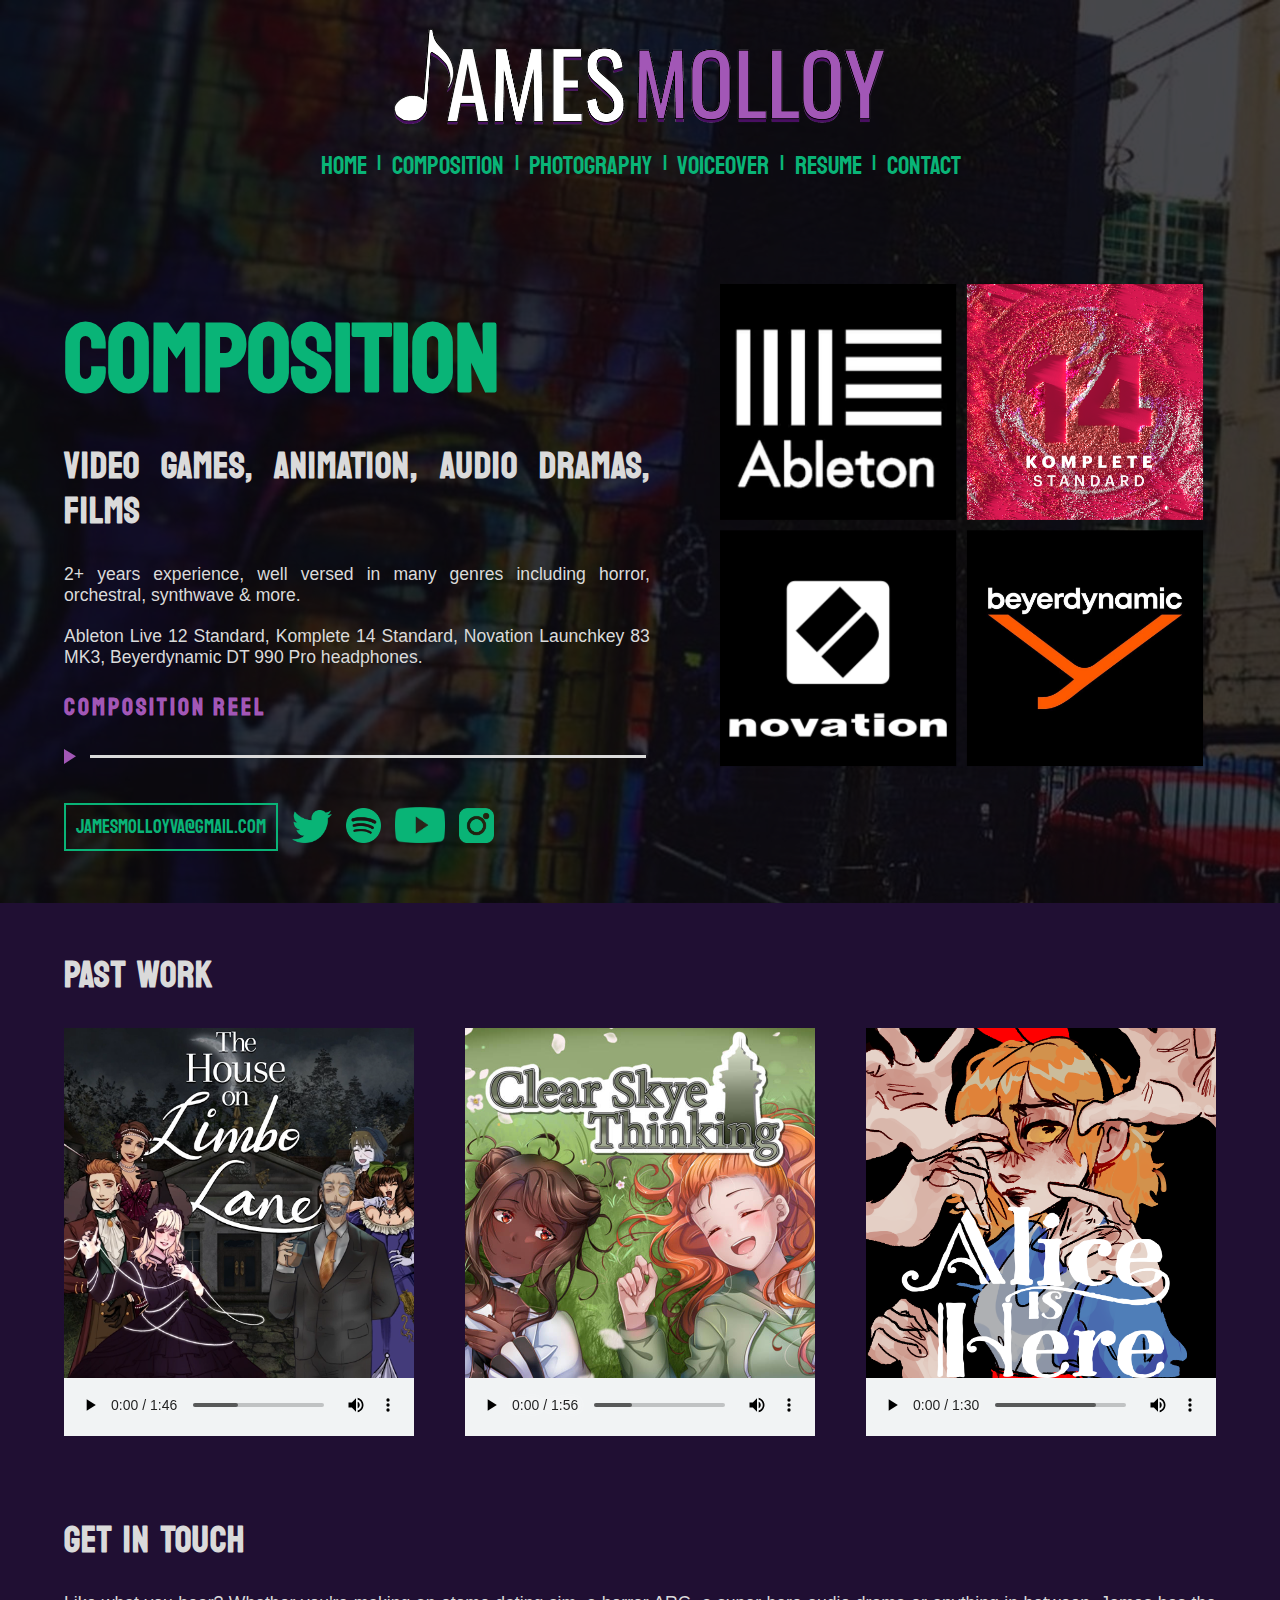
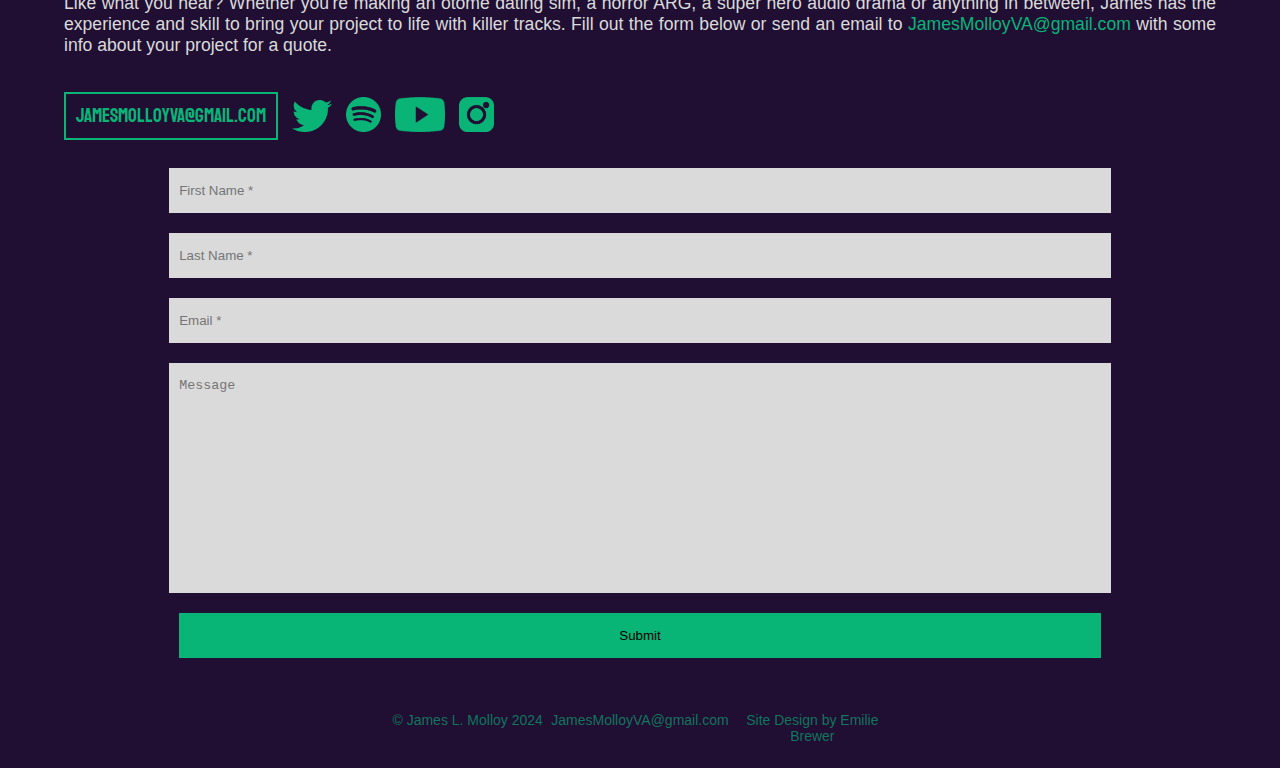
==== composition.html @ 82b2370c "Update composition.html" ====
<!DOCTYPE html>
<head>
  <title>James Molloy - Composer for Video Games, Films, Audio Dramas</title>

  <meta name="description" content="James Molloy is an experienced British Composer for video games, audio dramas, films, animation and more with over two years of composition experience." />

  <link rel="canonical" href="https://jameslmolloy.com/composition" />

  <link rel="shortcut icon" href="VOstuff/JamesIcon.png" type="image/x-icon">

  <meta name="viewport" content="width:device-width, initial-scale-1:1">
  <meta name="viewport" content="width=device-width, initial-scale=1.0">

  <meta property="og:site_name" content="James Molloy" />
  <meta property="og:title" content="James Molloy - Composer for Video Games, Films, Audio Dramas"/>
  <meta property="og:url" content="https://jameslmolloy.com/composition" />
  <meta property="og:type" content="website" />
  <meta property="og-description" content="James Molloy is an experienced British Composer for video games, audio dramas, films, animation and more with over two years of composition experience." />
  <meta property="og:image" content="VOstuff/JMMusicYTIconNew"/>

  <meta itemprop="name" content="James Molloy - Composer for Video Games, Films, Audio Dramas"/>
  <meta itemprop="url" content="https://jameslmolloy.com/composition" />
  <meta itemprop="thumbnailURL" content="VOstuff/JMMusicYTIconNew"/>
  <meta itemprop="image" content="VOstuff/JMMusicYTIconNew"/>

  <meta name="twitter:title" content="James Molloy - Composer for Video Games, Films, Audio Dramas" />
  <meta name="twitter:image" content="VOstuff/JMMusicYTIconNew">
  <meta name="twitter:url" content="https://jameslmolloy.com/composition" />
  <meta name="twitter:card" content="summary">
  <meta name="twitter:description" content="James Molloy is an experienced British Composer for video games, audio dramas, films, animation and more with over two years of composition experience." />

  <link rel="stylesheet" type="text/css" href="composition.css"/>
  <link rel="preconnect" href="https://fonts.googleapis.com">
  <link rel="preconnect" href="https://fonts.gstatic.com" crossorigin>
  <link href="https://fonts.googleapis.com/css2?family=Staatliches&display=swap" rel="stylesheet">
  <link rel="stylesheet" href="https://cdnjs.cloudflare.com/ajax/libs/font-awesome/6.6.0/css/all.min.css" integrity="sha512-Kc323vGBEqzTmouAECnVceyQqyqdsSiqLQISBL29aUW4U/M7pSPA/gEUZQqv1cwx4OnYxTxve5UMg5GT6L4JJg==" crossorigin="anonymous" referrerpolicy="no-referrer" />
  <link rel="stylesheet" href="https://cdnjs.cloudflare.com/ajax/libs/font-awesome/4.7.0/css/font-awesome.min.css">
</head>

<body>
<div class="landing-color">

<header itemtype="https://schema.org/WPHeader" itemscope="itemscope" id="header">
      
  <div class="logo" itemtype="https:schema.org/CreativeWork" itemscope="itemscope">
    <img class="logo-image" src="VOstuff/JamesLogoMusicLong.png">
  </div>
    
      <nav itemtype="https://schema.org/SiteNavigationElement" itemscope="itemscope">

        <ul>

          <li><a href="jameslmolloy.com">Home</a></li> |
          <li><a href="jameslmolloy.com/composition">Composition</a></li> |
          <li><a href="jameslmolloy.com/photography">Photography</a></li> |
          <li><a href="jameslmolloy.com/voiceover">Voiceover</a></li> |
          <li><a href="jameslmolloy.com/resume">Resume</a></li> |
          <li><a href="jameslmolloy.com/contact">Contact</a></li>

        </ul>

      </nav>

      <div itemtype="https://schema.org/SiteNavigationElement" itemscope="itemscope" class="topnav">
        <a href="https://jameslmolloy.com" class="active"><img class="mobile-logo" src="VOstuff/JMMusicLogoSmall.png"></a>

        <div id="myLinks">
          <a href="https://jameslmolloy.com">Home</a>
          <a href="https://jameslmolloy.com/composition">Composition</a>
          <a href="https://jameslmolloy.com/photography">Photography</a>
          <a href="https://jameslmolloy.com/voiceover">Voice Over</a>
          <a href="https://jameslmolloy.com/resume">Resume</a>
          <a href="https://jameslmolloy.com/contact">Contact</a>
        </div>
        
        <a href="javascript:void(0);" class="icon" onclick="myFunction()">
          <i class="fa fa-bars"></i>
        </a>
      </div>
</header>

<main>

  <div class="landing">

    <div class="landing-left">
      <h1>Composition</h1>

      <h2>Video Games, Animation, Audio Dramas, Films</h2>
      <p>2+ years experience, well versed in many genres including horror, orchestral, synthwave & more.</p>
      <p>Ableton Live 12 Standard, Komplete 14 Standard, Novation Launchkey 83 MK3, Beyerdynamic DT 990 Pro headphones.</p>
      <h3>Composition Reel</h3>

      <div class="audio  js-audio">
        <audio class="audio__src  js-audio__src" src="VOstuff/James Molloy - Composing Reel.mp3" preload="" controls=""></audio>
        <button class="audio__icon  audio__icon--play  js-audio__play"></button>
        <progress class="audio__bar  js-audio__progress" value="0" max="100"></progress>
        <time class="audio__time">
        <span class="js-audio__time">0:00</span> / <span class="js-audio__endtime">0:00</span>
        </time>
        <button class="audio__icon  audio__icon--loop  js-audio__loop"></button>
        <button class="audio__icon  audio__icon--vol  audio__icon--vol-hi  js-audio__mute"></button>
      </div>

      <div class="socials">
        <a class="email" href="mailto:jamesmolloyva@gmail.com">JamesMolloyVA@gmail.com</a>
        <a href="https://twitter.com/JamesLMolloy" target="_blank"><img class="icon-header" id="twitter" alt="twitter logo" src="VOstuff/twitter.png"></a>
        <a href="https://open.spotify.com/artist/1CGUl8Gu87gFHwohejbDgG?si=XxJ4qo_CTJWVgW-dCyYvdw" target="_blank"><img class="icon-header" id="spotify" alt="spotify logo" src="VOstuff/spotify.png"></a>
        <a href="https://www.youtube.com/channel/UCk9SFCHFgxnnM8KkhNxiG-w" target="_blank"><img class="icon-header" id="youtube" alt="youtube logo" src="VOstuff/youtube.png"></a>
        <a href="https://www.instagram.com/killtoe" target="_blank"><img class="icon-header" id="instagram" alt="instagram logo" src="VOstuff/instagram1.png"></a>
        </div>
  
        <div class="mobile-socials">
          <a href="https://twitter.com/JamesLMolloy" target="_blank"><img class="icon-header" id="twitter" alt="twitter logo" src="VOstuff/twitter.png"></a>
          <a href="https:///open.spotify.com/artist/1CGUl8Gu87gFHwohejbDgG?si=XxJ4qo_CTJWVgW-dCyYvdw" target="_blank"><img class="icon-header" id="spotify" alt="spotify logo" src="VOstuff/spotify.png"></a>
          <a href="https://www.youtube.com/channel/UCk9SFCHFgxnnM8KkhNxiG-w" target="_blank"><img class="icon-header" id="youtube" alt="youtube logo" src="VOstuff/youtube.png"></a>
          <a href="https://www.instagram.com/killtoe" target="_blank"><img class="icon-header" id="instagram" alt="instagram logo" src="VOstuff/instagram1.png"></a>
        </div>
    
    </div>

    <div class="landing-right">
      <img class="logos-james" alt="Ableton, Komplete, novation and beyerdynamic logos" src="VOstuff/logos-james.png">
    </div>

  </div>

</div>


<div class="background">
  <div class="past-work" itemtype="https:schema.org/CreativeWork" itemscope="itemscope">

    <h2>Past Work</h2>

    <div class="work-holder" id="desktop-work">

      <div class="audio-holder" itemtype="https:schema.org/CreativeWork" itemscope="itemscope">

        <div class="player">
          <div class="imgbx">
              <img src="VOstuff/Screenshot (610).png" alt="The House on Limbo Lane - Composition by James Molloy">
          </div>
          <audio controls>
              <source src="VOstuff/Spectre Slumber - The House on Limbo Lane.mp3">
          </audio>
        </div>

      </div>

      <div class="audio-holder" itemtype="https:schema.org/CreativeWork" itemscope="itemscope">

        <div class="player">
          <div class="imgbx">
              <img src="VOstuff/clearskyheader.jpg" alt="Clear Skye Thinking - Composition by James Molloy">
          </div>
          <audio controls>
              <source src="VOstuff/Clear Skye Thinking - Misty Mountians.mp3">
          </audio>
          </div>

      </div>

      <div class="audio-holder" itemtype="https:schema.org/CreativeWork" itemscope="itemscope">

        <div class="player">
          <div class="imgbx">
              <img src="VOstuff/aliceishere.png" alt="Alice is Here - Composition by James Molloy">
          </div>
          <audio controls>
              <source src="VOstuff/A Queen Made of Hearts - Alice is Here.mp3">
          </audio>
          </div>
      </div>
      </div>
      </div>
    </div>

</main>

<div itemtype="https:schema.org/CreativeWork" itemscope="itemscope" id="contact">
  <div class="contact-content">

      <h2>Get in Touch</h2> 

            <p>Like what you hear? Whether you're making an otome dating sim, a horror ARG, a super hero audio drama or anything in between, James has the experience and skill to bring your project to life with killer tracks. Fill out the form below or send an email to <a class="contact-link" href="mailto:jamesmolloyva@gmail.com">JamesMolloyVA@gmail.com</a> with some info about your project for a quote.</p>

      <div class="socials">
        <a class="email" href="mailto:jamesmolloyva@gmail.com">JamesMolloyVA@gmail.com</a>
        <a href="https://twitter.com/JamesLMolloy" target="_blank"><img class="icon-header" id="twitter" alt="twitter logo" src="VOstuff/twitter.png"></a>
        <a href="https://open.spotify.com/artist/1CGUl8Gu87gFHwohejbDgG?si=XxJ4qo_CTJWVgW-dCyYvdw" target="_blank"><img class="icon-header" id="spotify" alt="spotify logo" src="VOstuff/spotify.png"></a>
        <a href="https://www.youtube.com/channel/UCk9SFCHFgxnnM8KkhNxiG-w" target="_blank"><img class="icon-header" id="youtube" alt="youtube logo" src="VOstuff/youtube.png"></a>
        <a href="https://www.instagram.com/killtoe" target="_blank"><img class="icon-header" id="instagram" alt="instagram logo" src="VOstuff/instagram1.png"></a>
        </div>
  
        <div class="mobile-socials">
          <a href="https://twitter.com/JamesLMolloy" target="_blank"><img class="icon-header" id="twitter" alt="twitter logo" src="VOstuff/twitter.png"></a>
          <a href="https:///open.spotify.com/artist/1CGUl8Gu87gFHwohejbDgG?si=XxJ4qo_CTJWVgW-dCyYvdw" target="_blank"><img class="icon-header" id="spotify" alt="spotify logo" src="VOstuff/spotify.png"></a>
          <a href="https://www.youtube.com/channel/UCk9SFCHFgxnnM8KkhNxiG-w" target="_blank"><img class="icon-header" id="youtube" alt="youtube logo" src="VOstuff/youtube.png"></a>
          <a href="https://www.instagram.com/killtoe" target="_blank"><img class="icon-header" id="instagram" alt="instagram logo" src="VOstuff/instagram1.png"></a>
        </div>
      

   <link rel="stylesheet" href="form-template.css">
   <script src="form.js"></script>
 
     <div class="form-container">
 
       <form id="form" action="https://api.web3forms.com/submit" method="POST">
 
       <input  type="hidden" name="access_key" value="9ee170ce-2086-4569-b01d-af3b9e47723e">
 
       <input type="checkbox" name="botcheck" id="" style="display: none;">
 
       <!--First name input-->
         <input type="text" id="fname" name="firstname" placeholder="First Name *" required
         oninvalid="this.setCustomValidity('Name is Required')"
         oninput="this.setCustomValidity('')">
 
         <!--Last name input-->
         <input type="text" id="lname"
         name="lastname" 
         placeholder="Last Name *" 
         required
         oninvalid="this.setCustomValidity('Name is Required')"
         oninput="this.setCustomValidity('')">
 
         <!--Email input-->
         <input 
         type="text" 
         id="email-address" 
         name="email" 
         placeholder="Email *"  
         required
         oninvalid="this.setCustomValidity('Email is Required')"
         oninput="this.setCustomValidity('')">
 
         <!--Message input-->
         <textarea 
         id="subject" 
         name="subject" 
         placeholder="Message"  
         required
         oninvalid="this.setCustomValidity('Message cannot be blank')"
         oninput="this.setCustomValidity('')"></textarea>
     
         <!--Submit button and processing message-->
         <input id="send-button" type="submit" value="Submit">
         <div id="result"></div>
 
       </form>
      </div>
     </div>

</body>

<footer itemtype="https://schema.org/WPFooter" itemscope="itemscope" >
  <p class="footer-text">© James L. Molloy 2024</p>
  <p class="footer-text"><a class="footer-link" href="mailto:jamesmolloyva@gmail.com">JamesMolloyVA@gmail.com</a></p>
  <p class="footer-text">Site Design by <a class="footer-link" href="https://emiliebrewer.com">Emilie Brewer</a></p>
</footer>

<script>

  function myFunction() {
    var x = document.getElementById("myLinks");
    if (x.style.display === "block") {
      x.style.display = "none";
    } else {
      x.style.display = "block";
    }
  }
  
    window.onload = function() {
    // Reset the form fields when the page loads
    document.getElementById("form").reset();
  };
  
  const form = document.getElementById('form');
  const result = document.getElementById('result');
  
  form.addEventListener('submit', function(e) {
    e.preventDefault();
    const formData = new FormData(form);
    const object = Object.fromEntries(formData);
    const json = JSON.stringify(object);
    result.innerHTML = "Please wait..."
  
      fetch('https://api.web3forms.com/submit', {
              method: 'POST',
              headers: {
                  'Content-Type': 'application/json',
                  'Accept': 'application/json'
              },
              body: json
          })
          .then(async (response) => {
              let json = await response.json();
              if (response.status == 200) {
                  result.innerHTML = json.message;
              } else {
                  console.log(response);
                  result.innerHTML = json.message;
              }
          })
          .catch(error => {
              console.log(error);
              result.innerHTML = "Something went wrong!";
          })
          .then(function() {
              form.reset();
              setTimeout(() => {
                  result.style.display = "none";
              }, 3000);
          });
  });
  
  
  
  
    (function () {
        if ( typeof NodeList.prototype.forEach === "function" ) return false;
        NodeList.prototype.forEach = Array.prototype.forEach;
    })();
   
    function secsToMSS(s){
        return ( s - ( s %= 60 ) ) / 60 + ( 9 < s ? ':' : ':0' ) + s;
    }
   
    document.querySelectorAll('.js-audio').forEach(function($el) {
   
        const $audio = $el.querySelector('.js-audio__src');
        const $play = $el.querySelector('.js-audio__play');
        const $progress = $el.querySelector('.js-audio__progress');
        const $time = $el.querySelector('.js-audio__time');
        const $endtime = $el.querySelector('.js-audio__endtime');
        const $loop = $el.querySelector('.js-audio__loop');
        const $mute = $el.querySelector('.js-audio__mute');
        const $vol = $el.querySelector('.js-audio__vol');
   
        let playing = false;
        let dragging = false;
   
        function seek(e) {
   
            const seek = e.clientX - $progress.getBoundingClientRect().left;
            const seekPercent = (seek / $progress.offsetWidth) * 100;
   
            $audio.currentTime = parseFloat( (seekPercent / 100 * $audio.duration).toFixed(2) );
        }
   
        function vol(e) {
   
            const vol = $vol.offsetWidth - (e.clientY - $vol.getBoundingClientRect().top);
            const volFloat = parseFloat( (((vol / $vol.offsetWidth) * 100) / 100 * 1).toFixed(2) );
   
            (volFloat >= 0 && volFloat <= 1) && ( $audio.volume = volFloat );
        }
   
        $audio.hasAttribute('autoplay') && $audio.addEventListener('canplay', () => $audio.play());
   
        $audio.addEventListener('loadedmetadata', () => {
   
            $endtime.innerHTML = secsToMSS( ~~ $audio.duration );
        });
   
        $audio.addEventListener('timeupdate', () => {
   
            $time.innerHTML = secsToMSS( ~~ $audio.currentTime );
   
            $progress.value = ($audio.currentTime / $audio.duration) * 100;
        }, false);
   
        $audio.addEventListener('playing', () => {
   
            $play.classList.remove('audio__icon--play');
   
            $play.classList.add('audio__icon--pause');
        });
   
        if ( $audio.hasAttribute('controls') ) {
   
            $audio.addEventListener('pause', () => {
   
                $play.classList.remove('audio__icon--pause');
   
                $play.classList.add('audio__icon--play');
            });
   
            $audio.addEventListener('volumechange', () => {
   
                $vol.value = $audio.volume / 1;
   
                if (!$audio.muted) {
   
                    if ($audio.volume < 0.4) {
   
                        $mute.classList.remove('audio__icon--vol-mid');
                        $mute.classList.remove('audio__icon--vol-hi');
   
                        $mute.classList.add('audio__icon--vol-lo');
                    }
   
                    else if ($audio.volume < 0.8) {
   
                        $mute.classList.remove('audio__icon--vol-lo');
                        $mute.classList.remove('audio__icon--vol-hi');
   
                        $mute.classList.add('audio__icon--vol-mid');
                    }
   
                    else if ($audio.volume <= 1) {
   
                        $mute.classList.remove('audio__icon--vol-lo');
                        $mute.classList.remove('audio__icon--vol-mid');
   
                        $mute.classList.add('audio__icon--vol-hi');
                    }
                }
            }, false);
   
            $play.addEventListener('click', (e) => {
   
                e.preventDefault();
   
                //$audio.paused ? $audio.play() : $audio.pause();
                if($audio.paused){
                    $audio.play();
                    document.querySelectorAll('.audio__icon--pause').forEach(function($pause) {
                      document.querySelectorAll('.js-audio').forEach(function($eee) {
                        if($eee.querySelector('.audio__icon--pause')){
                          $pause.classList.remove('audio__icon--pause');
                          $pause.classList.add('audio__icon--play');
                          const $audioa = $eee.querySelector('.js-audio__src');
                          $audioa.pause();
                        }
                      });
                    });
                } else {
                    $audio.pause();
                }
            });
   
            $loop.addEventListener('click', (e) => {
   
                e.preventDefault();
   
                $audio.loop = $audio.loop ? false : true;
   
                $loop.classList.toggle('audio__icon--active');
            });
   
            $mute.addEventListener('click', (e) => {
   
                e.preventDefault();
   
                if ($audio.muted) {
   
                    $audio.muted = false;
   
                    $mute.classList.remove('audio__icon--vol-mute');
   
                    if ($audio.volume < 0.4) {
   
                        $mute.classList.add('audio__icon--vol-lo');
                    }
   
                    else if ($audio.volume < 0.8) {
   
                        $mute.classList.add('audio__icon--vol-mid');
                    }
   
                    else if ($audio.volume <= 1) {
   
                        $mute.classList.add('audio__icon--vol-hi');
                    }
                }
   
                else {
   
                    $audio.muted = true;
                    $mute.classList.remove('audio__icon--vol-lo');
                    $mute.classList.remove('audio__icon--vol-mid');
                    $mute.classList.remove('audio__icon--vol-hi');
                    $mute.classList.add('audio__icon--vol-mute');
                }
            });
   
            $progress.addEventListener('click', seek, false);
   
            $progress.addEventListener('mousedown', () => {
   
                document.addEventListener('mousemove', seek, true);
            }, false);
   
            document.addEventListener('mouseup', () => {
   
                document.removeEventListener('mousemove', seek, true);
            }, false);
        }
    });
  
   </script>
---- composition.css ----
body {
  margin: 0px;
  background-image: url('VOstuff/120372961_192198098960679_8576631344735875699_n (1).jpg');
  background-repeat: no-repeat;
  background-color:#200f33;
  overflow-x: hidden;
}
h1 {  
  font-family:"Staatliches", sans-serif;
  color: #09b477;
  font-size: 6rem;
}
h2 {
  font-family: "Staatliches", sans-serif;
  word-spacing: 5px;
  letter-spacing: 1px;
  color: #dadada;
  font-size: 2.25rem;
}
h3 {
  color:#a257b6;
  font-size: 1.5rem;
  letter-spacing: 3px;
  font-family: "Staatliches", sans-serif;
}
p {
  color: #dadada;
  font-family:'Segoe UI', Tahoma, Geneva, Verdana, sans-serif;
  font-size: 1.1rem;
}
a {
  transition: opacity, 0.3s;
  cursor: pointer;
  text-decoration: none;
  color: #09b477;
  font-family: "Staatliches", sans-serif;
  font-size: larger;
}
a:hover {opacity: 0.6;}
header {text-align: center;}
nav {
  display: flex;
  color: #09b477;
  font-size: 1.3rem;
  font-family: "Staatliches", sans-serif;
  word-spacing: 15px;
  transition: opacity, 0.3s;
}
ul {
  display: flex;
  justify-content: space-between;
  width: 50%;
  margin: auto;
  padding-inline-end: 3%;
  max-width: 800px;
  text-decoration: none;
}
li {list-style-type: none;}
main {  overflow: hidden;}


.topnav {
  overflow: hidden;
  position: relative;
  display: none;
  background-color: #200f33;
  margin-top: -5%;
}
.topnav #myLinks {
  display: none;
}
.topnav a {
  color: #09b477;
  padding: 14px 16px;
  text-decoration: none;
  font-size: 1.1rem;
  display: block;
}
.topnav a.icon {
  display: block;
  position: absolute;
  right: 0;
  top: 0;
  font-size: 30px;
  margin-top: 10px;
}
.topnav a:hover {
  background-color: #a257b6;
  color: #1a0e2b;
}
.active {
  background-color: #200f33;
  color: white;
  height: 60px;
}

.logo-image {
  width: 500px; 
  user-select: none;
  margin-top: -50px;
}
.mobile-logo {height: 60px; float: left;}

.landing-color {background-color: #0d0a10c0;}
.logos-james {width: 100%; max-width: 600px; user-select: none;}
.landing {
  display: flex;
  margin: auto;
  padding-top: 90px;
  padding-bottom: 5%;
  width: 90%;
  max-width: 1300px;
}
.landing-left {
  width: 60%;
  max-width: 645px;
  margin-right: 5%;
  margin-top: -35px;
  text-align: justify;
}
.landing-left > h2 {margin-top: -40px;}
.landing-left > p {margin-bottom: 20px}
.email {
  border-width: 2px;
  border-style: solid;
  border-color: #09b477;
  padding: 10px;
  transition: color background-color, 0.3s;
}
.email:hover {
  color:#0d0a10c0;
  background-color: #09b477;
  opacity: 1;
}
.logo {
  width: 40%;
  max-width: 1000px;
  margin: auto;
  padding-top: 5%;
}
.icon-header {
  width: 50px;
  filter: invert(45%) sepia(99%) saturate(381%) hue-rotate(107deg) brightness(100%) contrast(98%);
  padding-inline-start: 10px;
  margin-bottom: -10px;
}
#twitter {width: 40px;}
#instagram {width: 35px;}
.socials {padding-top: 2%; user-select: none;}

.background {
  background-color: #200f33;
  padding-top: 20px;
}
.past-work {
  width: 90%;
  max-width: 1300px;
  margin: auto;
  background-color: #200f33;
}
.work-holder {
  display: flex;
  justify-content: space-between;
}
#mobile-work {display: none;}

.player {
  position: relative;
  width: 350px;
  background: #f1f3f4;
  margin-bottom: 15%;
}
.player .imgbx {
  position: relative;
  width: 100%;
  height: 350px;
}
.player .imgbx img {
  position: absolute;
  top: 0;
  left: 0;
  width: 100%;
  height: 100%;
  object-fit: cover;
}
.player audio {
  width: 100%;
  outline: none;
}

input:focus, textarea:focus {
  outline: none;
}

form{
  display:flex;
  flex-direction: column;
  align-items: center;
  gap: 20px;
}
.form-container{
  margin-top: 40px;
}
#subject{
  border:none;
  height:200px;
  resize: none;
}

#email-address,
#lname,#fname,#subject{
  background-color: #dadada;
  padding:15px 10px;
  width:80%;
  color:#201e48;
  border: none;
}
#send-button{
  cursor: pointer;
  padding:15px 10px;
  width:80%;
  background-color: #09b477;
  transition: color, 0.3s;
  border: none;
}
.contact-content {
  width: 90%;
  margin: auto;
  max-width: 1300px;
  text-align: justify;
}
#send-button:hover{
  color: #201e48;
  background-color:#a257b6;
}
#send-button:active{
  background-color: #A681D5;
}
#email-mobile {display: none;}
.mobile-socials {display: none;}
.contact-link {font-family: 'Segoe UI', Tahoma, Geneva, Verdana, sans-serif; font-size: 1.1rem;}

footer {
  padding-top: 20px;
  padding-bottom: 10px;
  display: flex;
  width: 40%;
  margin:auto;
}
.footer-text {
  font-size: 0.875rem;
  color: #09b4789f;
  text-align: center;
  width: 100%;
}
.footer-link {
  font-family: 'Segoe UI', Tahoma, Geneva, Verdana, sans-serif;
  font-size: 0.875rem;
  color: #09b4789f
}
#spotify {width: 35px;}








progress {
  appearance: none;
  background: linear-gradient(to right, black 0%, white 0%, white 100%, black 100%) repeat;
  background-size: 200% 100%;
  border: none;
  border-radius: 1rem;
  color: #a257b6;
  height: 3px;
  width: 100%;
  background-repeat: no-repeat;
  box-sizing: border-box;
  position: relative;
}
progress::-ms-fill {
  animation-name: none;
}
progress[value], progress::-webkit-progress-bar, progress[value]::-webkit-progress-value {
  background: none;
  border: none;
  border-radius: 0px;
}
progress[value]::-webkit-progress-bar {
  background-color: #dadada;
}
progress[value]::-webkit-progress-value {
  background-color: #a257b6;
  transition: 0.3s background-color;
}
progress[value]::-webkit-progress-value:hover {
  background-color:#09b477;
} 
progress:not([value]) {
  animation: animate-progress 2s ease infinite;
}
@-moz-document url-prefix() {
  progress::-moz-progress-bar {
    background-color: transparent;
  }
  progress[value], progress[value]::-moz-progress-bar {
    border: none;
    border-radius: 1rem;
    height: 0.5rem;
  }
  progress[value] {
    background-color: transparent;
  }
  progress[value]::-moz-progress-bar {
    background-color: black;
  }
}
audio {
  width: 100%;
}
.audio {
  align-items: center;
  display: flex;
  user-select: none;
  max-width: 645px;
  width: 100%;
  padding-bottom: 5%;
}
.audio button {
  outline: none;
}
.audio__src, .audio__icon {
  display: none;
}
.audio__bar {
  box-sizing: content-box;
  flex-grow: 1;
  margin: 0 0.25rem;
}
.audio__time {
  display: none;
}
.audio__vol-pop {
  display: none;
  height: 1.875rem;
  width: 6rem;
  opacity: 0;
  pointer-events: none;
  position: absolute;
  right: 1.5rem;
  top: 0.5rem;
  transform: rotate(-90deg) translateX(-1rem);
  transform-origin: 1.5rem -1.625rem;
  transition: all 0.25s ease;
}
.audio__vol-pop::before {
  background-color: #000000;
  border-radius: 4px;
  content: '';
  height: 100%;
  width: calc(100% - 1rem);
  right: 0;
  top: 0;
  position: absolute;
}
.audio__vol {
  background-color: white;
  border-radius: 4px;
  box-sizing: content-box;
  cursor: grab;
  display: block;
  height: 0.5rem;
  width: 4rem;
  margin: 0.6875rem 0.5rem 0.6875rem 1.5rem;
}
.audio__vol:active {
  cursor: grabbing;
}
.audio__vol-pop:hover, .audio__vol-pop:active, .audio__icon--vol:hover + .audio__vol-pop {
  opacity: 1;
  pointer-events: all;
  transform: rotate(-90deg) translateX(0);
}
.audio__icon--loop, .audio__icon--vol {
  display: none!important;
}
[controls] ~ .audio__bar {
  cursor: pointer;
}
[controls] ~ .audio__bar:active {
  cursor: pointer;
}
[controls] ~ .audio__icon {
  background-color: transparent;
  background-position: center;
  background-size: auto 1rem;
  border: none;
  border-radius: none;
  box-shadow: none;
  cursor: pointer;
  display: block;
  flex-shrink: 0;
  height: 20px;
  width: 12px;
  margin: 0;
  padding: 0;
  margin-right: 10px;
}
[controls] ~ .audio__icon--play {
    -webkit-mask: url("data:image/svg+xml;charset=utf8,%3Csvg xmlns='http://www.w3.org/2000/svg' viewBox='642 1417.544 12.853 16.456'%3E%3Cpath d='M642,1434v-16.456l12.853,8.09Z'/%3E%3C/svg%3E");
    -webkit-mask-repeat: no-repeat;
    -webkit-mask-position: 50% 50%;
  mask: url("data:image/svg+xml;charset=utf8,%3Csvg xmlns='http://www.w3.org/2000/svg' viewBox='642 1417.544 12.853 16.456'%3E%3Cpath d='M642,1434v-16.456l12.853,8.09Z'/%3E%3C/svg%3E");
    mask-repeat: no-repeat;
    mask-position: 50% 50%;
  background-color: #a257b6;
  background-repeat: no-repeat;
  box-sizing: border-box;
  position: relative;
  transition: 0.3s background-color;
}
[controls] ~ .audio__icon--play:hover {
  background-color: #09b477;
}
[controls] ~ .audio__icon--pause {
  -webkit-mask: url("data:image/svg+xml;charset=utf8,%3Csvg xmlns='http://www.w3.org/2000/svg' viewBox='642 1586 12 16'%3E%3Cg transform='translate(0 717)'%3E%3Crect width='4' height='16' rx='0' transform='translate(642 869)'/%3E%3Crect width='4' height='16' rx='0' transform='translate(650 869)'/%3E%3C/g%3E%3C/svg%3E");
  -webkit-mask-repeat: no-repeat;
  -webkit-mask-position: 50% 50%;
  mask: url("data:image/svg+xml;charset=utf8,%3Csvg xmlns='http://www.w3.org/2000/svg' viewBox='642 1586 12 16'%3E%3Cg transform='translate(0 717)'%3E%3Crect width='4' height='16' rx='0' transform='translate(642 869)'/%3E%3Crect width='4' height='16' rx='0' transform='translate(650 869)'/%3E%3C/g%3E%3C/svg%3E");
  mask-repeat: no-repeat;
  mask-position: 50% 50%;
  background-color: #09b477;
  background-repeat: no-repeat;
  box-sizing: border-box;
  position: relative;
  transition: 0.3s background-color;
}
[controls] ~ .audio__icon--pause:hover {
  background-color: #dadada;
}
[controls] ~ .audio__icon--vol-mute {
  background-image: url("data:image/svg+xml;charset=utf8,%3Csvg xmlns='http://www.w3.org/2000/svg' viewBox='1059 1418 19.077 16'%3E%3Cg transform='translate(1059 1418)' fill='black'%3E%3Cpath d='M.615,5.538A.581.581,0,0,0,0,6.154V9.846a.581.581,0,0,0,.615.615H4.308L9.846,16V0L4.308,5.538Z'/%3E%3Cpath d='M24.938,11.077l2.031-2.031a.609.609,0,0,0-.862-.862l-2.031,2.031L22.046,8.185a.609.609,0,0,0-.862.862l2.031,2.031-2.031,2.031a.6.6,0,0,0,0,.862.665.665,0,0,0,.431.185.559.559,0,0,0,.431-.185l2.031-2.031,2.031,2.031a.665.665,0,0,0,.431.185.559.559,0,0,0,.431-.185.6.6,0,0,0,0-.862Z' transform='translate(-8.077 -3.077)'/%3E%3C/g%3E%3C/svg%3E");
}
[controls] ~ .audio__icon--download {
  background-image: url("data:image/svg+xml;charset=utf8,%3Csvg xmlns='http://www.w3.org/2000/svg' viewBox='1093 1417 16.545 18'%3E%3Cg transform='translate(1093 1417)' fill='none' stroke='black' stroke-linecap='round' stroke-miterlimit='10' stroke-width='2'%3E%3Cpath d='M7,14l2.909,3.273L12.818,14' transform='translate(-1.636 -3.545)'/%3E%3Cline y2='12.364' transform='translate(8.273 1)'/%3E%3Cline x2='14.545' transform='translate(1 17)'/%3E%3C/g%3E%3C/svg%3E");
}
[controls] ~ .audio__vol-pop {
  display: block;
}

@media(max-width:1270px)
{
  .topnav {display: block;}
  nav {display: none;}
  .logo-image {display: none;}
  .landing {padding-top: 5%;}
  footer {width: 100%;}

  .player {width: 300px;}
  .player .imgbx {height: 300px;}
}

@media(max-width:1055px)
{
  .player {width: 250px;}
  .player .imgbx {height: 250px;}
}

@media(max-width:920px)
{
  .logos-james {display: none;}
  .landing-left {width: 100%; max-width: 1300px;}
  .landing {padding-bottom: 8%;}

  .player {width: 200px;}
  .player .imgbx {height: 200px;}
}

@media(max-width: 780px)
{
  .player {width: 350px;}
  .player .imgbx {height: 350px;}
  h2 {text-align: left;}
  
  #desktop-work {display: block; width: 80%; margin: auto;}
}

@media(max-width:560px)
{
  h1 {font-size: 5rem;}
  .socials {display: none;}
  .mobile-socials {margin-top: 6%; display: flex; justify-content: space-between; margin-bottom: 10%;}
  footer {display: block;}
  .landing {padding-top: 10%;}
}

@media(max-width:450px)
{
  .player {width: 300px;}
  .player .imgbx {height: 300px;}
  h1 {font-size: 4.5rem;}
}
@media(max-width:400px)
{
  .player {width: 270px;}
  .player .imgbx {height: 270px;}
  h1 {font-size: 4rem;}
}
@media(max-width:365px)
{
  .player {width: 240px;}
  .player .imgbx {height: 240px;}
}
@media(max-width:325px)
{
  .player {width: 220px;}
  .player .imgbx {height: 220px;}
  h1 {font-size: 3.5rem; padding-bottom: 4%;}
}
@media(max-width:305px)
{
  .player {width: 200px;}
  .player .imgbx {height: 200px;}
}
@media(max-width:280px)
{
  .player {width: 175px;}
  .player .imgbx {height: 175px;}
}
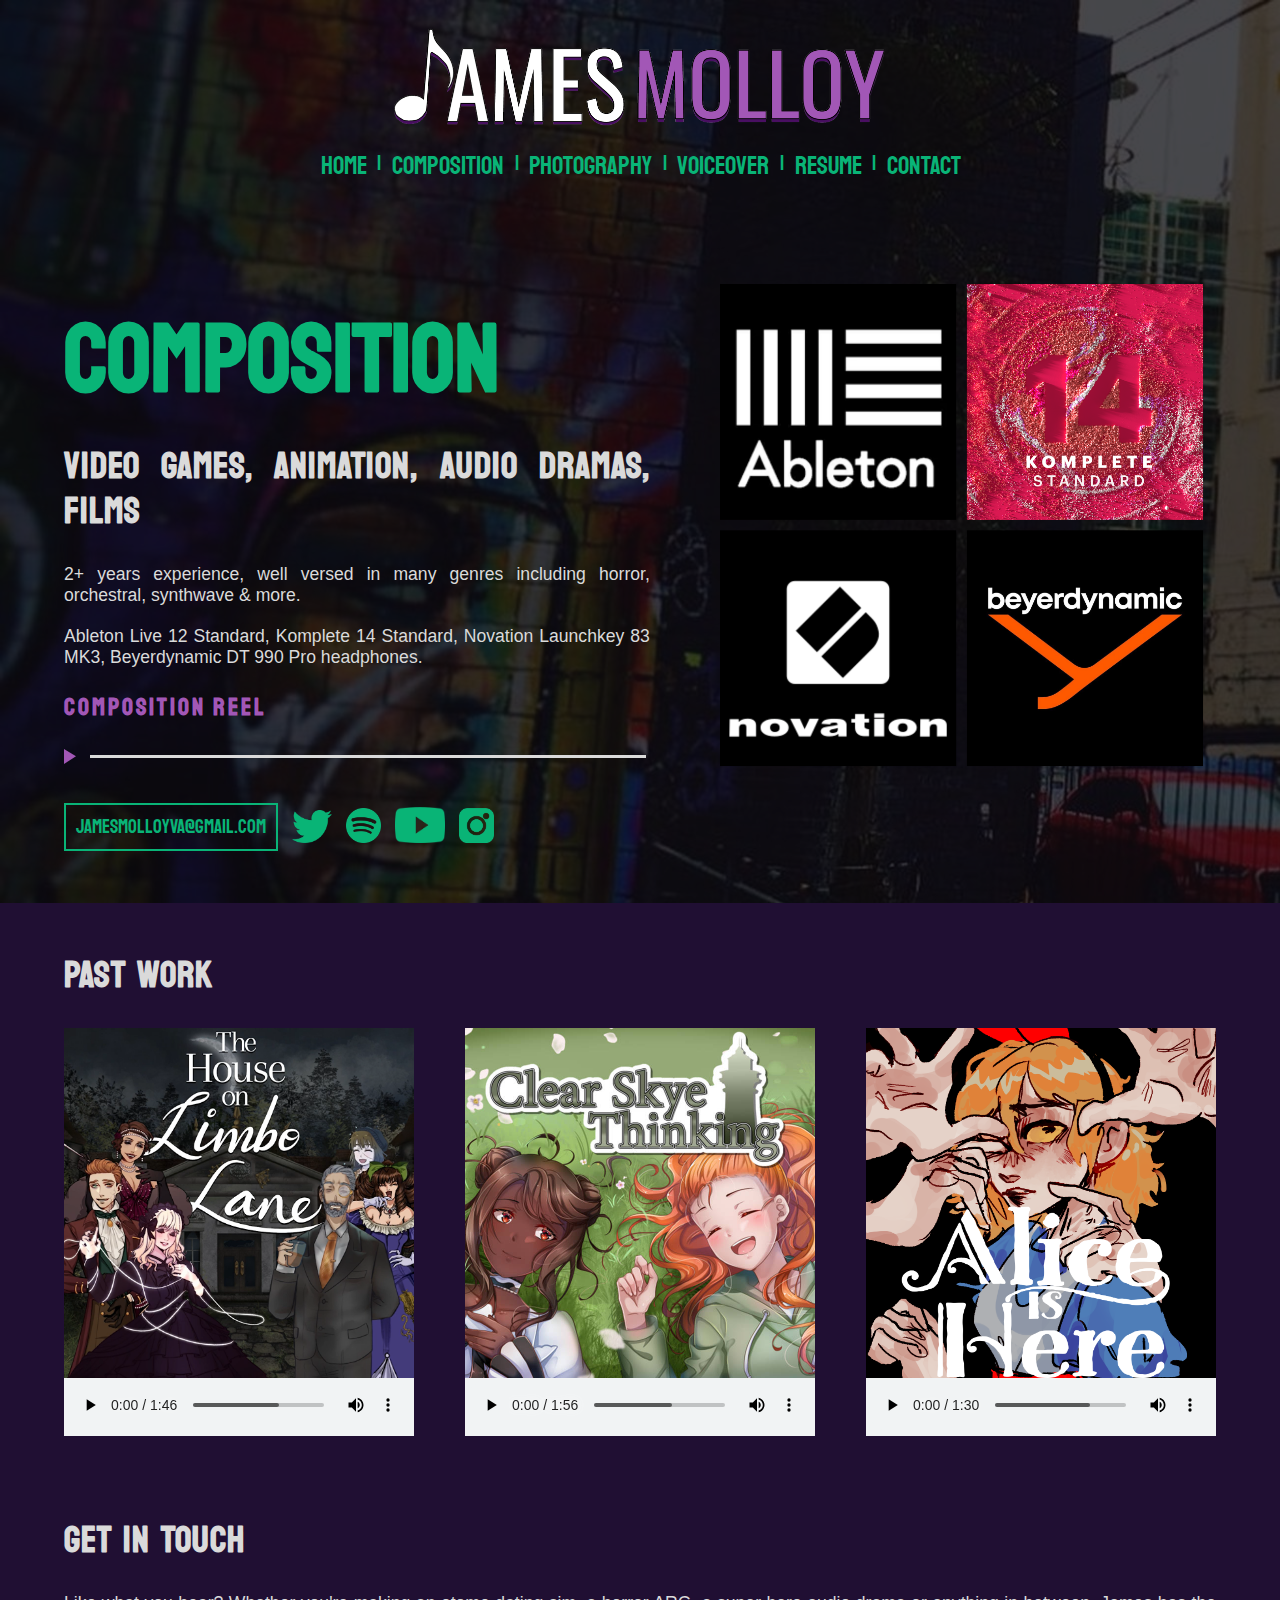
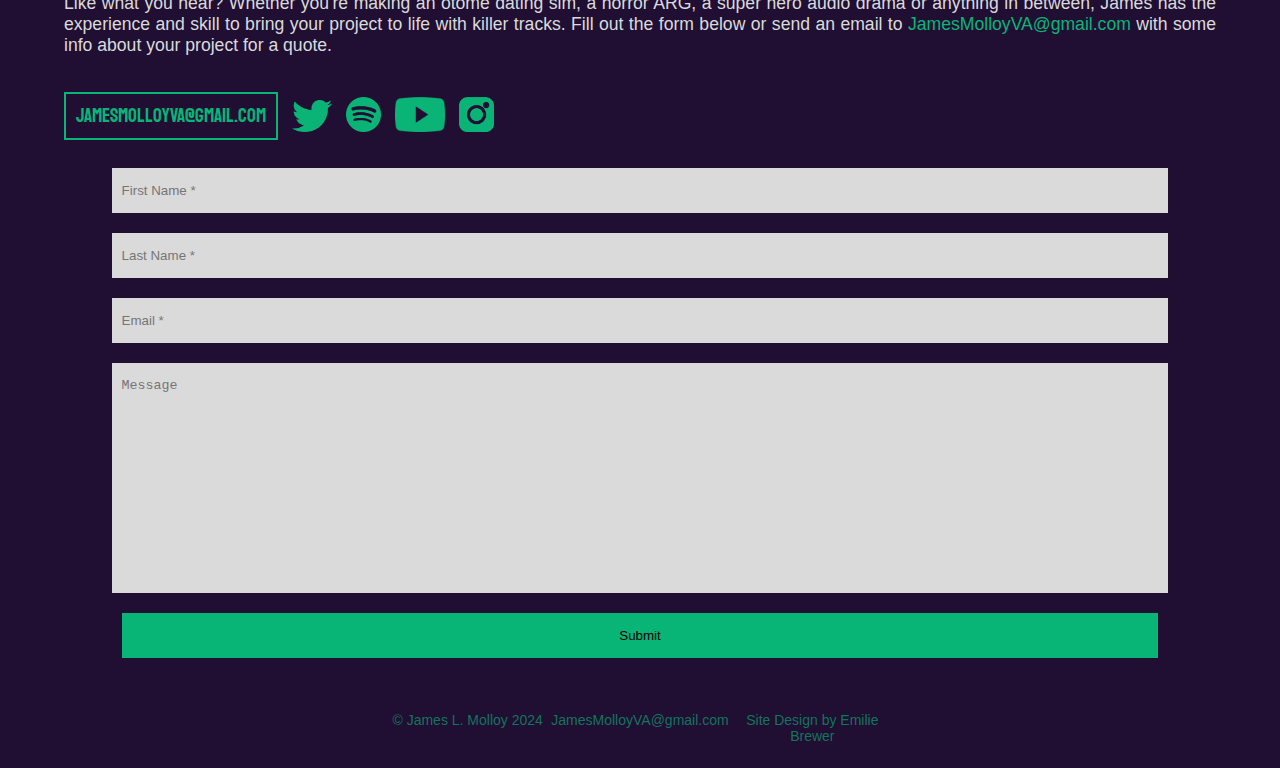
==== commit 50bbf728: "Update composition.html" ====
--- a/composition.html
+++ b/composition.html
@@ -50,12 +50,12 @@
 
         <ul>
 
-          <li><a href="jameslmolloy.com">Home</a></li> |
-          <li><a href="jameslmolloy.com/composition">Composition</a></li> |
-          <li><a href="jameslmolloy.com/photography">Photography</a></li> |
-          <li><a href="jameslmolloy.com/voiceover">Voiceover</a></li> |
-          <li><a href="jameslmolloy.com/resume">Resume</a></li> |
-          <li><a href="jameslmolloy.com/contact">Contact</a></li>
+          <a href="jameslmolloy.com">Home</a> |
+          <a href="jameslmolloy.com/composition">Composition</a> |
+          <a href="jameslmolloy.com/photography">Photography</a> |
+          <a href="jameslmolloy.com/voiceover">Voiceover</a> |
+          <a href="jameslmolloy.com/resume">Resume</a> |
+          <a href="jameslmolloy.com/contact">Contact</a>
 
         </ul>
 
--- a/composition.css
+++ b/composition.css
@@ -211,14 +211,14 @@
 #lname,#fname,#subject{
   background-color: #dadada;
   padding:15px 10px;
-  width:80%;
+  width:90%;
   color:#201e48;
   border: none;
 }
 #send-button{
   cursor: pointer;
   padding:15px 10px;
-  width:80%;
+  width:90%;
   background-color: #09b477;
   transition: color, 0.3s;
   border: none;
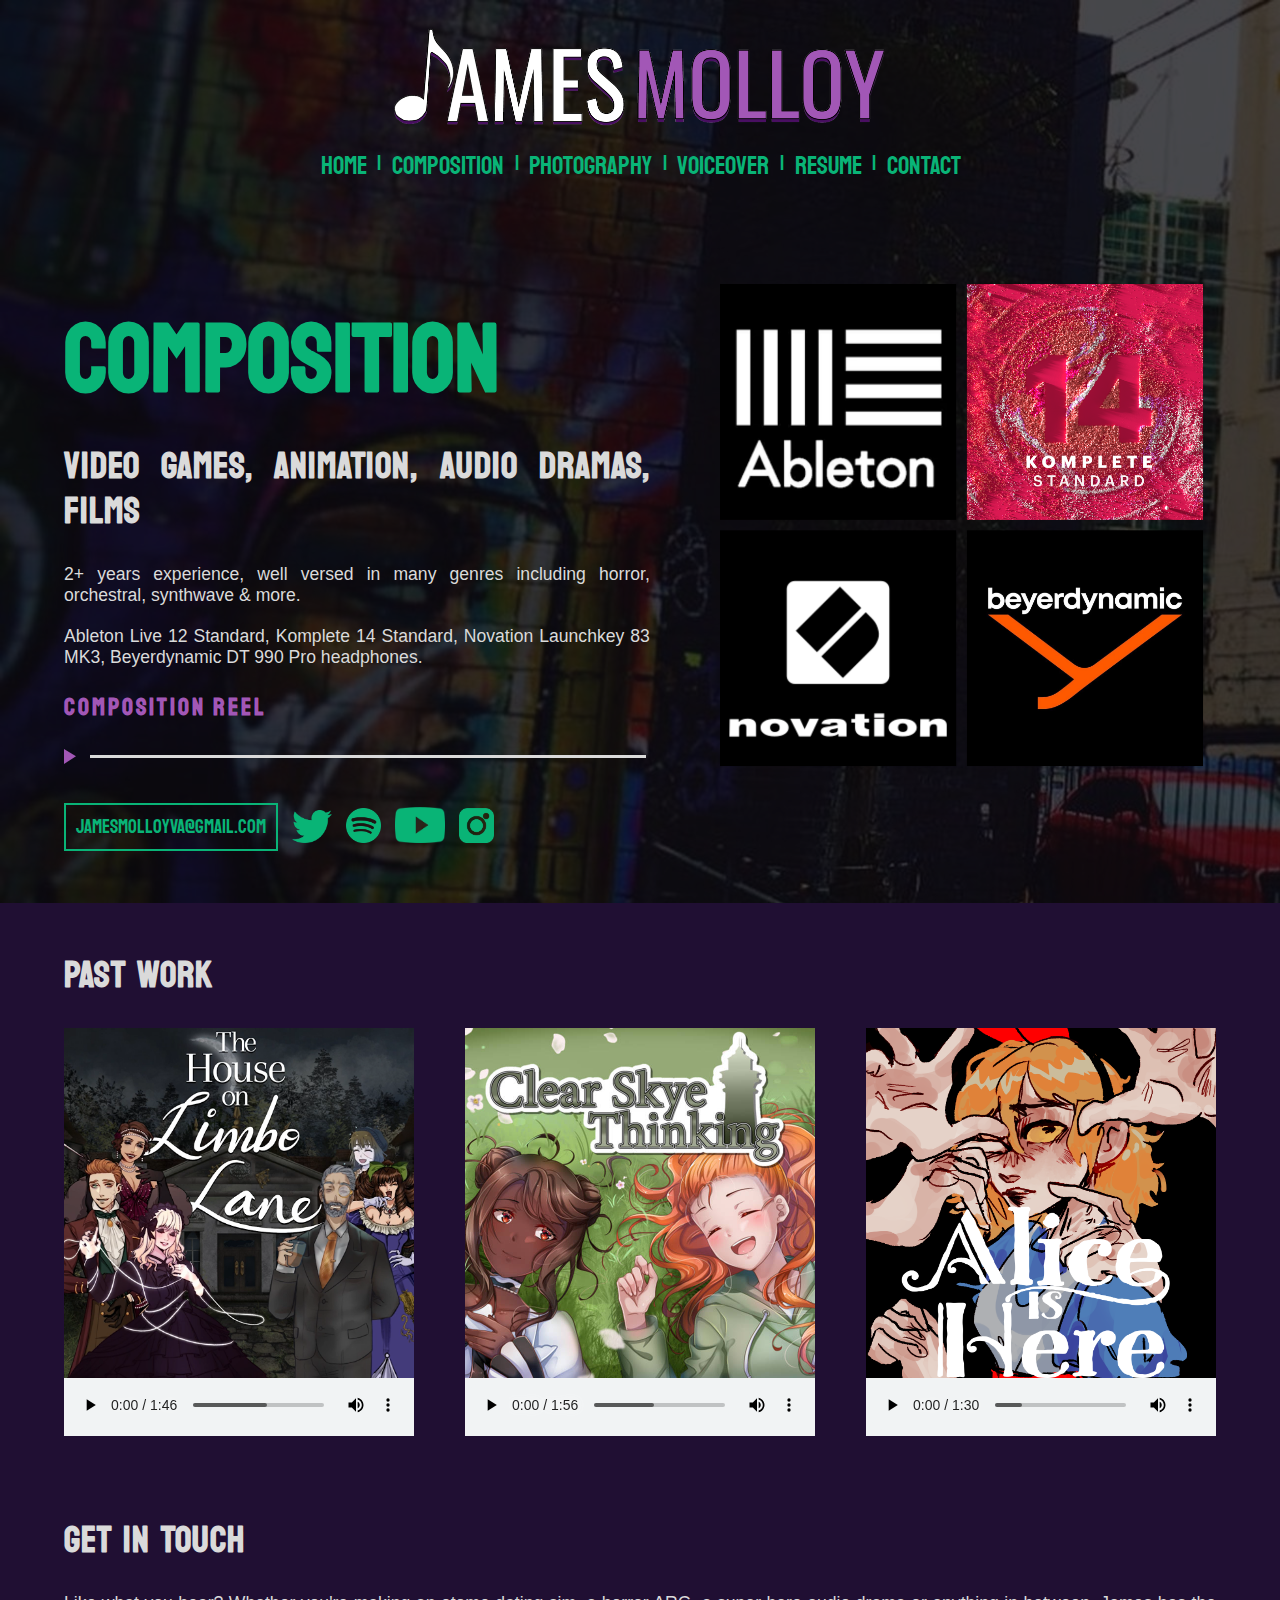
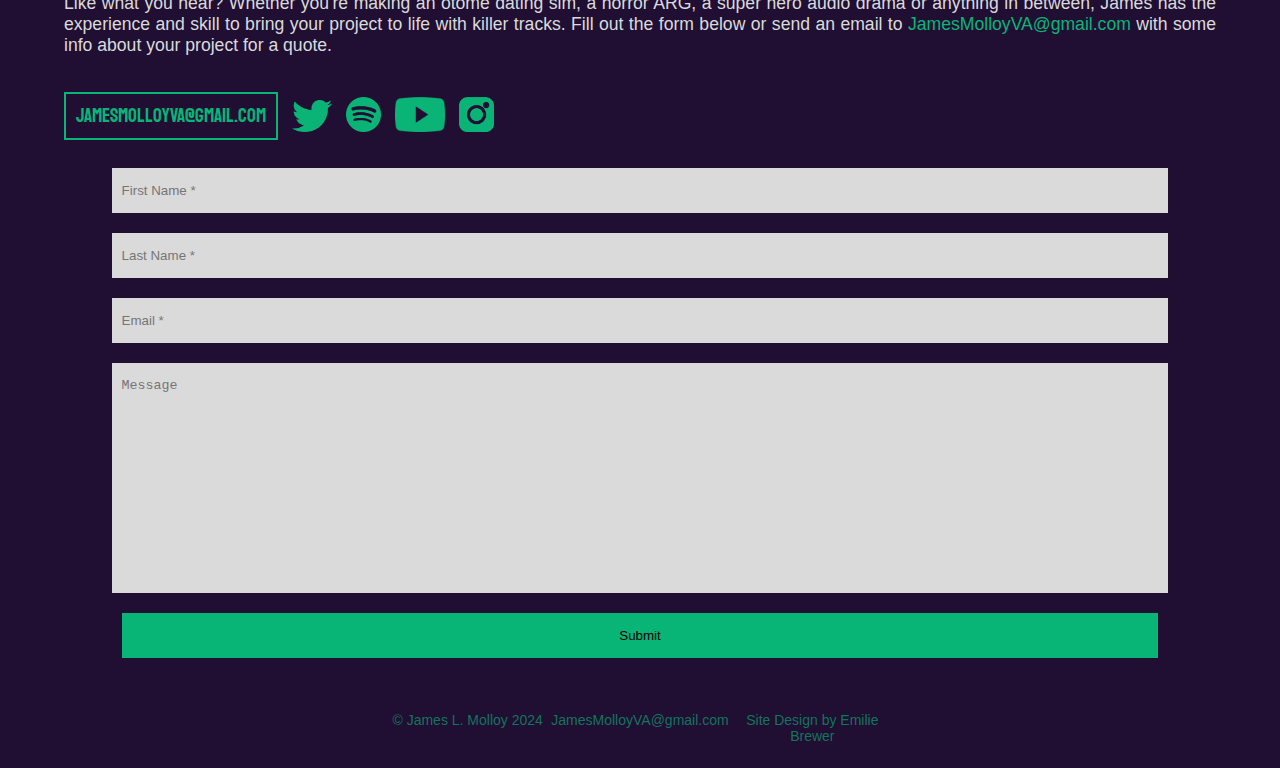
==== commit 49cce7d1: "Update composition.html" ====
--- a/composition.html
+++ b/composition.html
@@ -50,12 +50,12 @@
 
         <ul>
 
-          <a href="jameslmolloy.com">Home</a> |
-          <a href="jameslmolloy.com/composition">Composition</a> |
-          <a href="jameslmolloy.com/photography">Photography</a> |
-          <a href="jameslmolloy.com/voiceover">Voiceover</a> |
-          <a href="jameslmolloy.com/resume">Resume</a> |
-          <a href="jameslmolloy.com/contact">Contact</a>
+          <a href="https://jameslmolloy.com">Home</a> |
+          <a href="https://jameslmolloy.com/composition">Composition</a> |
+          <a href="https://jameslmolloy.com/photography">Photography</a> |
+          <a href="https://jameslmolloy.com/voiceover">Voiceover</a> |
+          <a href="https://jameslmolloy.com/resume">Resume</a> |
+          <a href="https://jameslmolloy.com/contact">Contact</a>
 
         </ul>
 
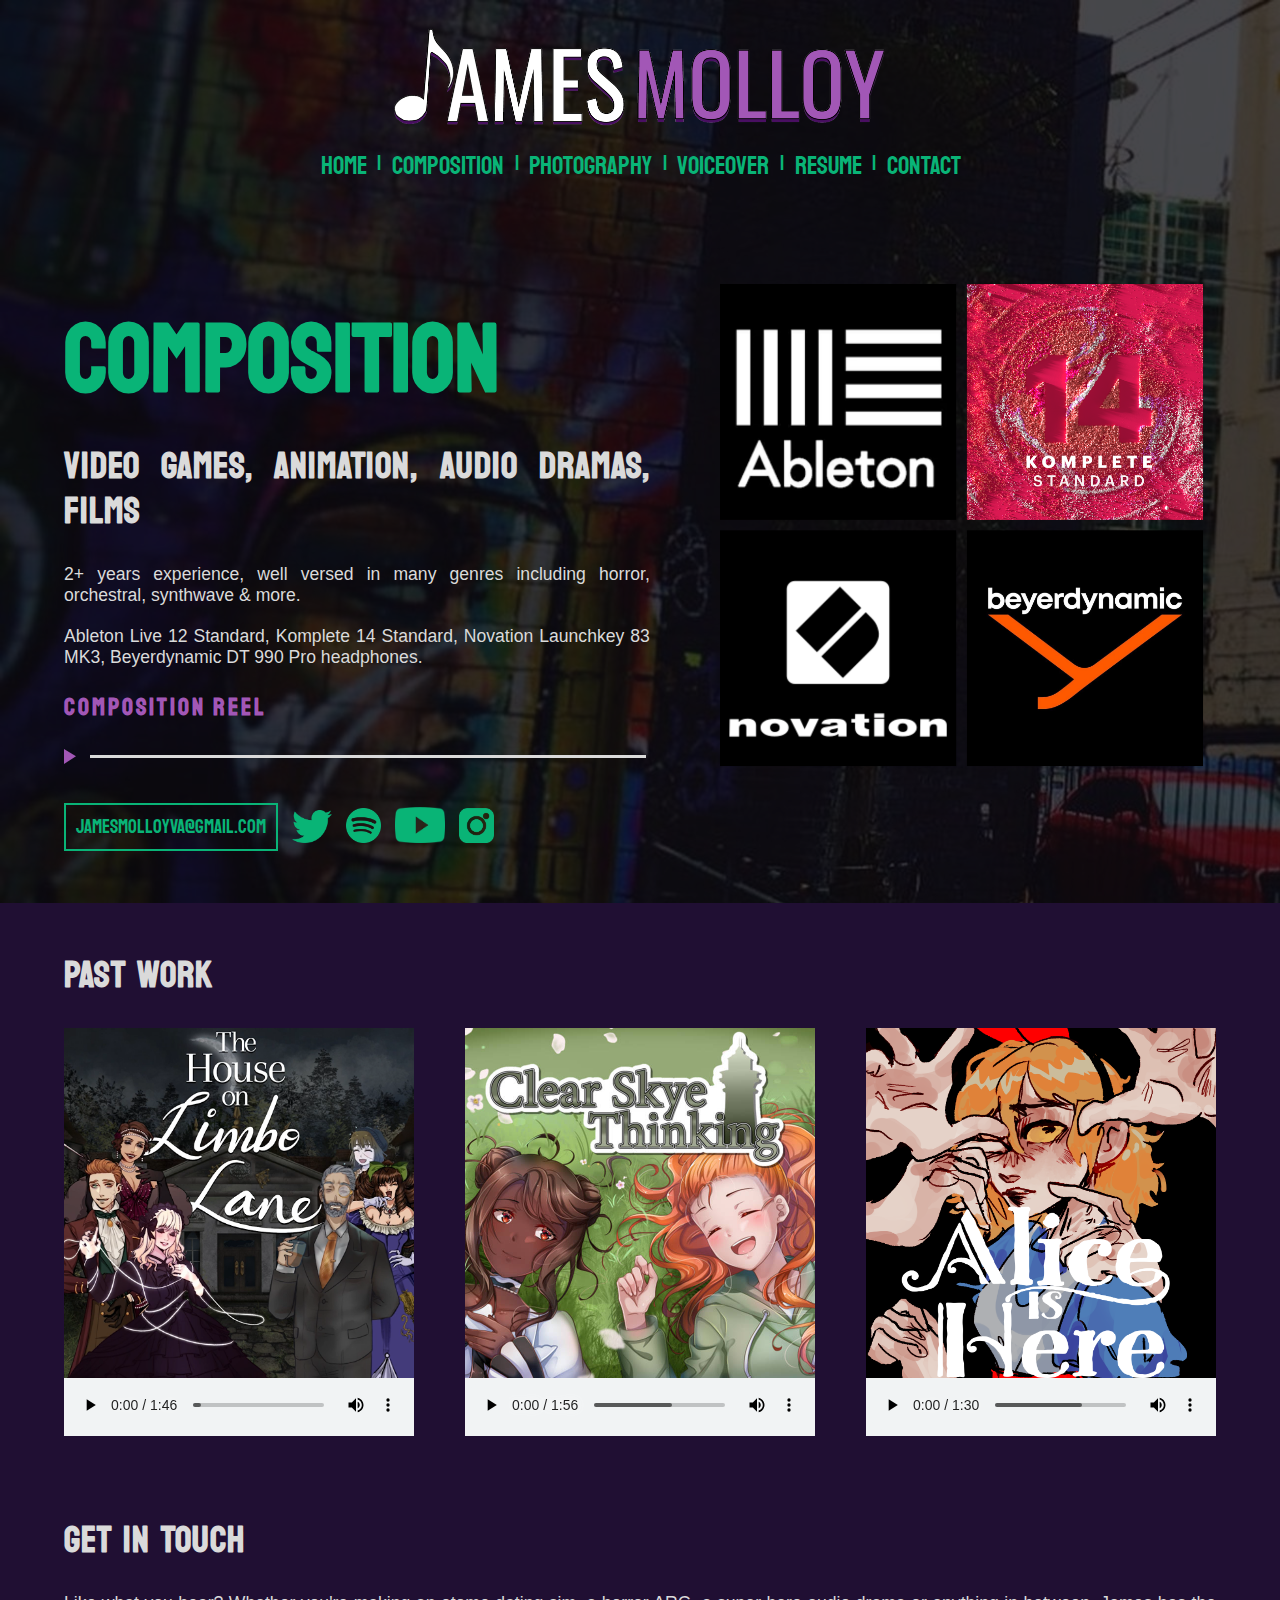
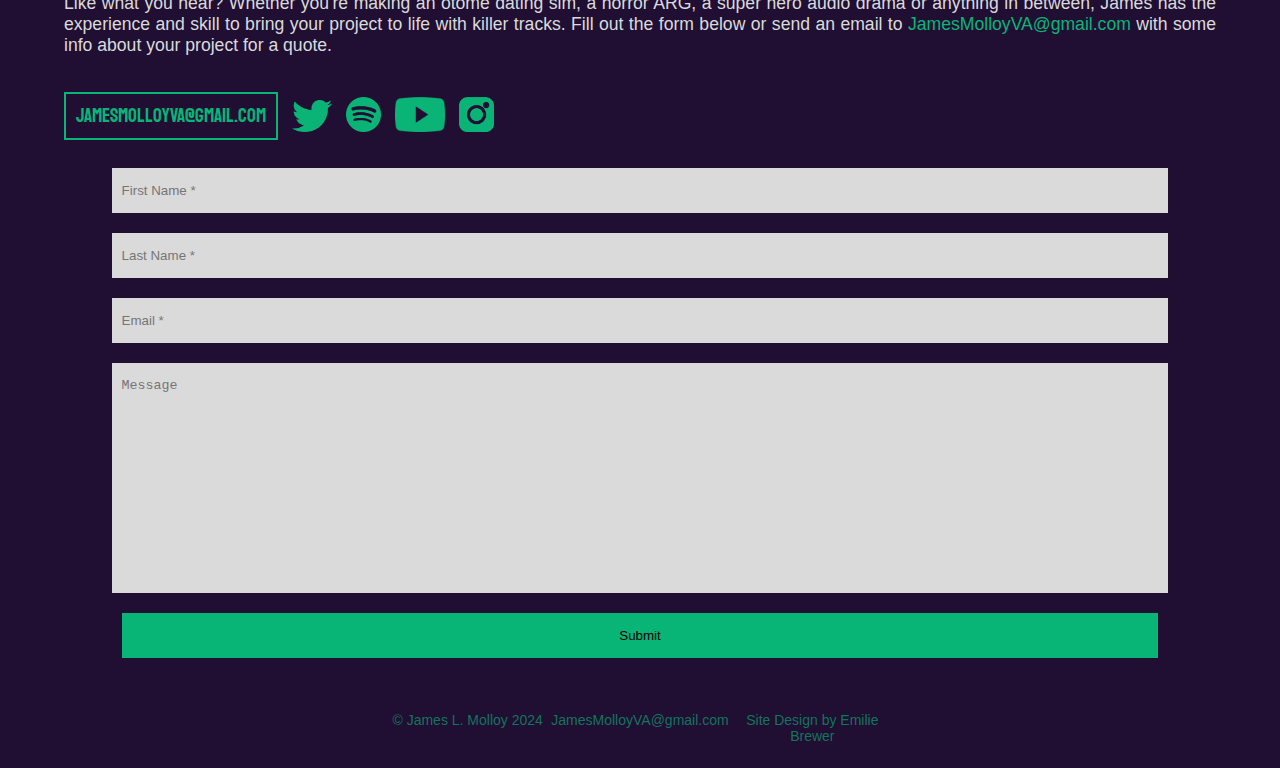
==== commit 9061b541: "Update composition.html" ====
--- a/composition.html
+++ b/composition.html
@@ -54,7 +54,7 @@
           <a href="https://jameslmolloy.com/composition">Composition</a> |
           <a href="https://jameslmolloy.com/photography">Photography</a> |
           <a href="https://jameslmolloy.com/voiceover">Voiceover</a> |
-          <a href="https://jameslmolloy.com/resume">Resume</a> |
+          <a href="https://drive.google.com/file/d/1NG0LK1S4yw4bBo1IihDpXJvNcSuLyhVx/view?usp=sharing">Resume</a> |
           <a href="https://jameslmolloy.com/contact">Contact</a>
 
         </ul>
@@ -69,7 +69,7 @@
           <a href="https://jameslmolloy.com/composition">Composition</a>
           <a href="https://jameslmolloy.com/photography">Photography</a>
           <a href="https://jameslmolloy.com/voiceover">Voice Over</a>
-          <a href="https://jameslmolloy.com/resume">Resume</a>
+          <a href="https://drive.google.com/file/d/1NG0LK1S4yw4bBo1IihDpXJvNcSuLyhVx/view?usp=sharing">Resume</a>
           <a href="https://jameslmolloy.com/contact">Contact</a>
         </div>
         
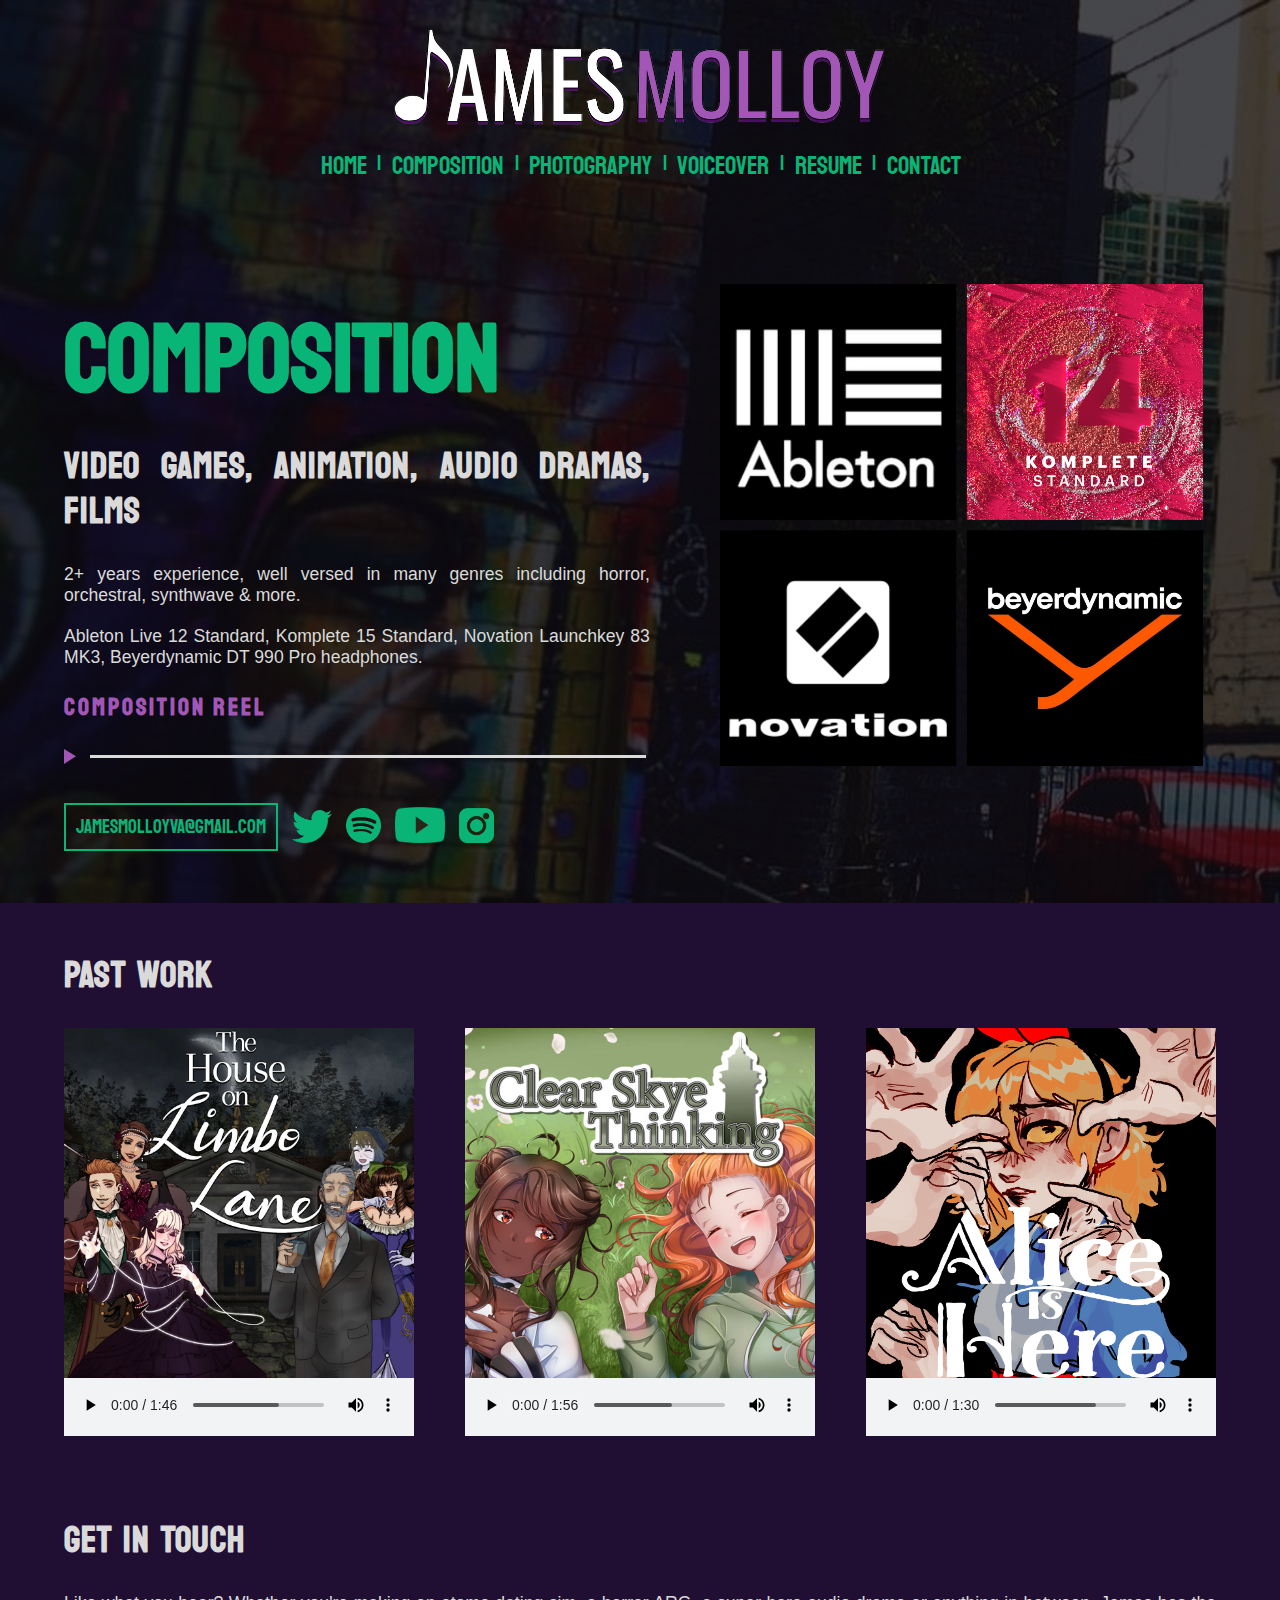
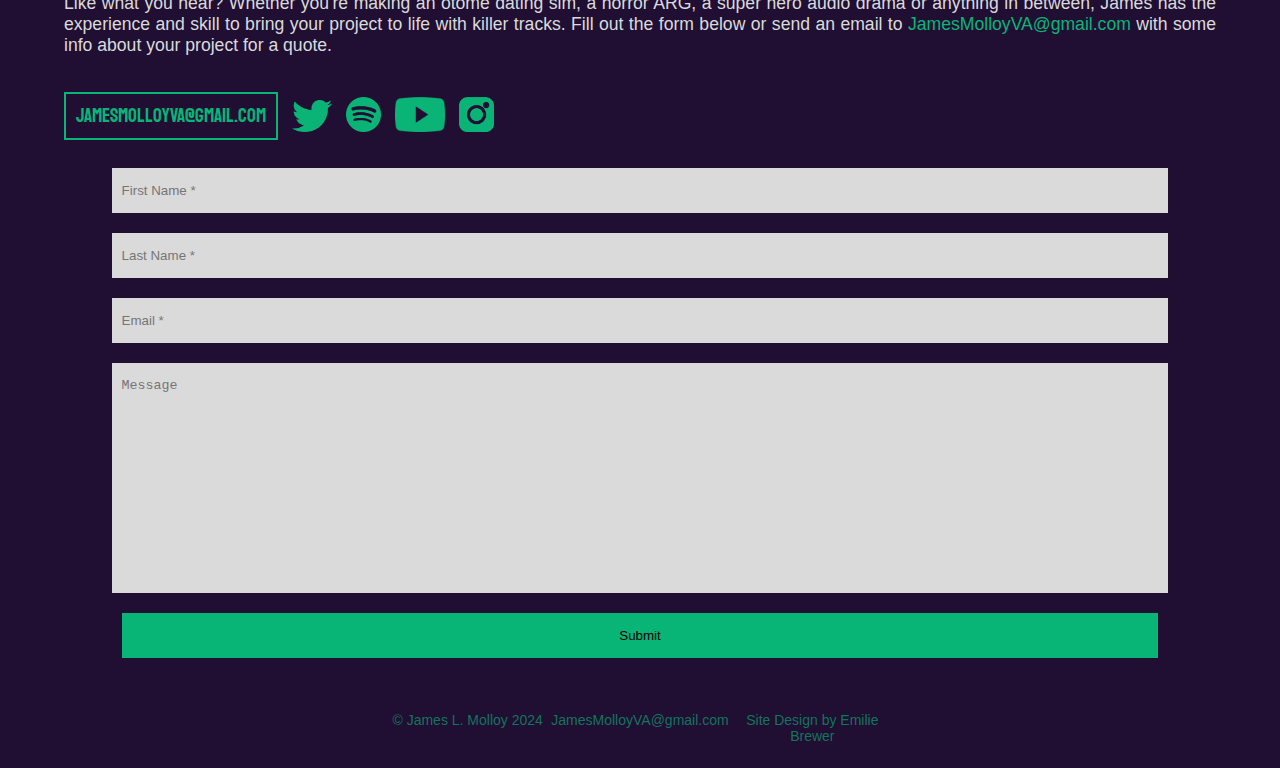
==== commit 12d982a1: "Update composition.html" ====
--- a/composition.html
+++ b/composition.html
@@ -88,7 +88,7 @@
 
       <h2>Video Games, Animation, Audio Dramas, Films</h2>
       <p>2+ years experience, well versed in many genres including horror, orchestral, synthwave & more.</p>
-      <p>Ableton Live 12 Standard, Komplete 14 Standard, Novation Launchkey 83 MK3, Beyerdynamic DT 990 Pro headphones.</p>
+      <p>Ableton Live 12 Standard, Komplete 15 Standard, Novation Launchkey 83 MK3, Beyerdynamic DT 990 Pro headphones.</p>
       <h3>Composition Reel</h3>
 
       <div class="audio  js-audio">
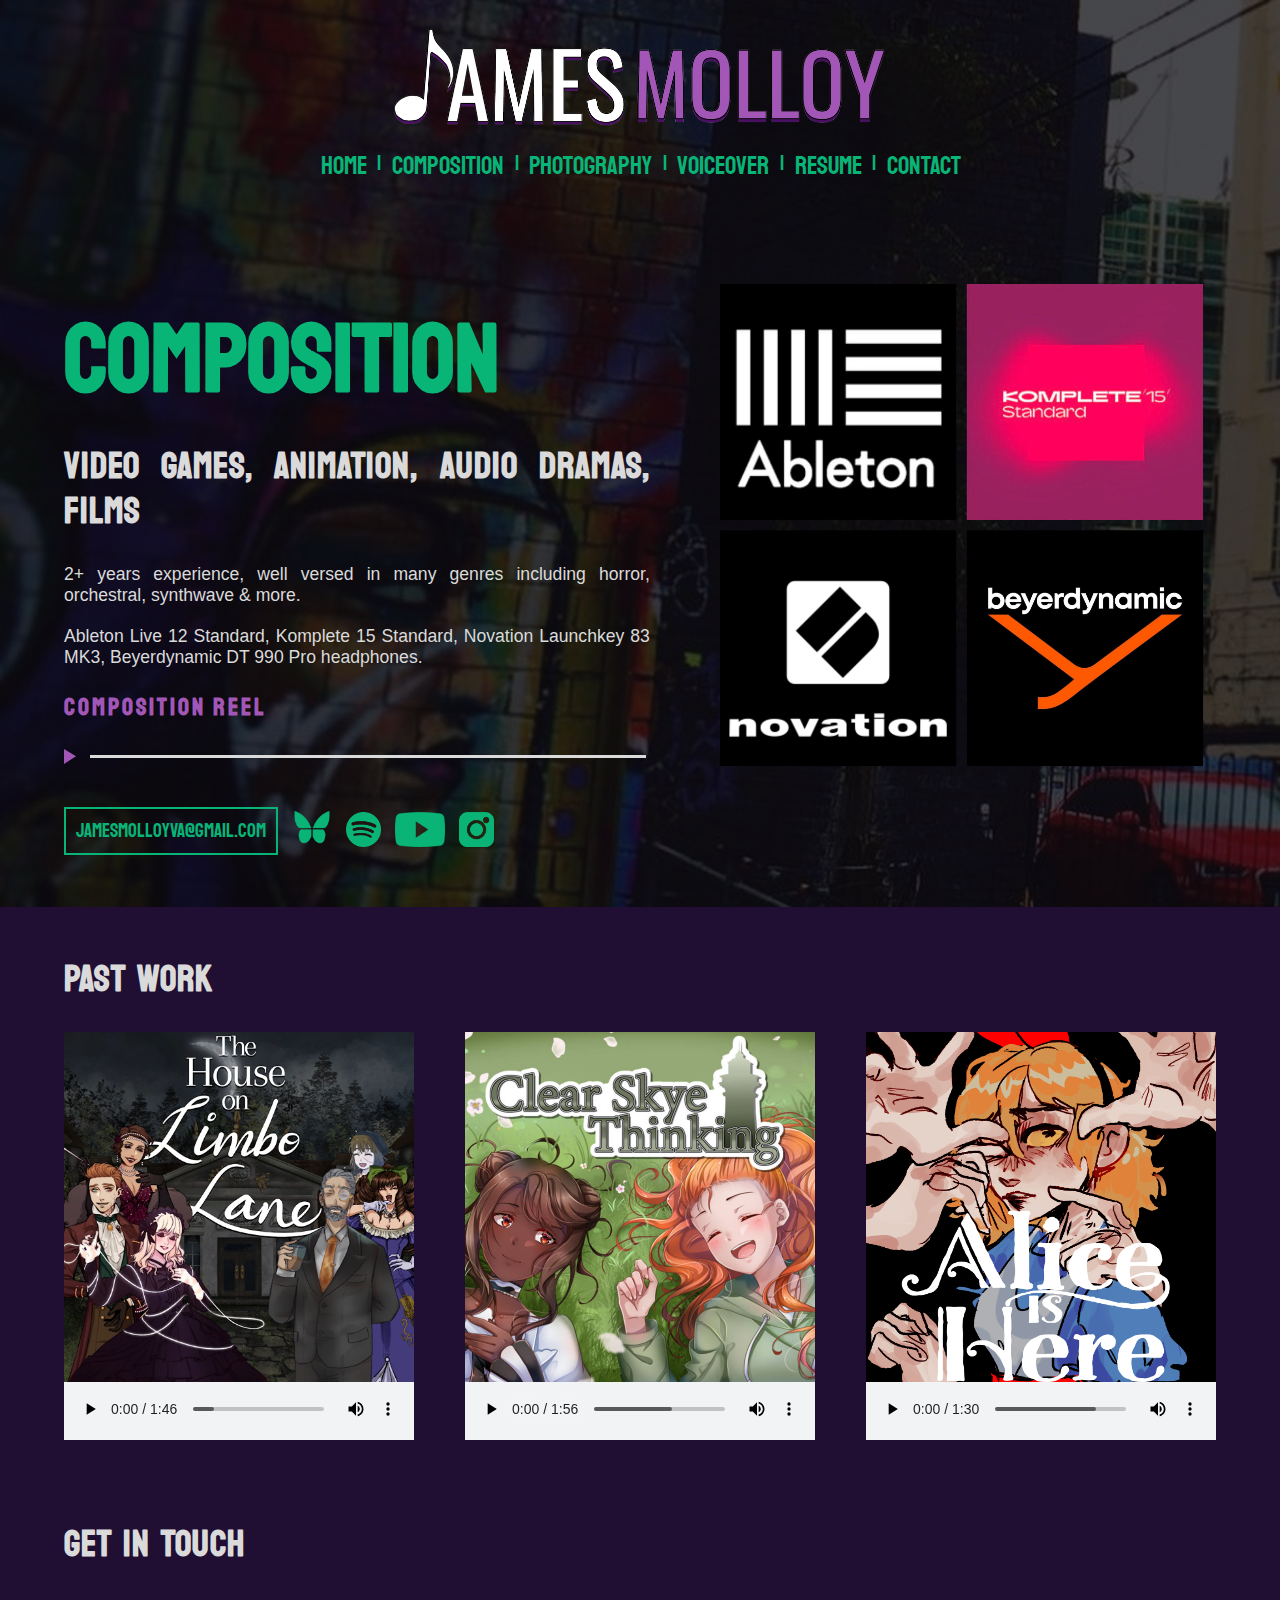
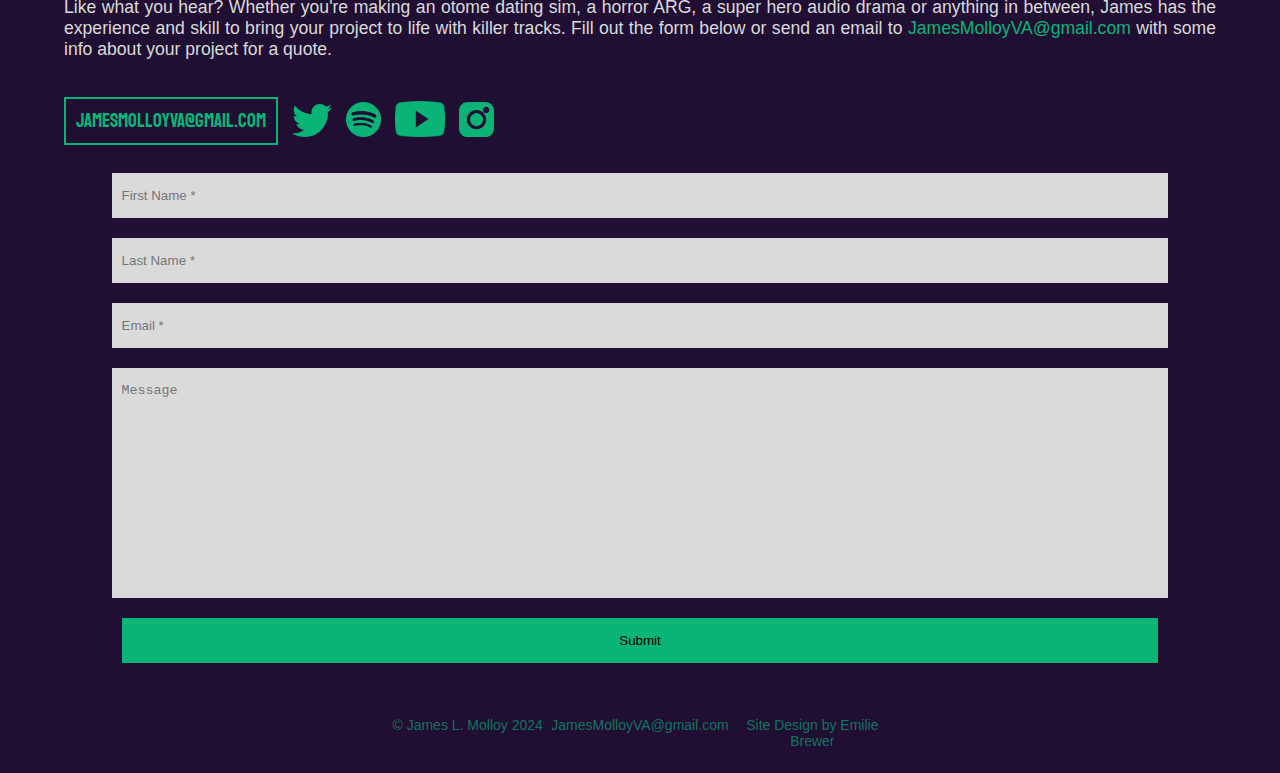
==== commit d1323224: "Update composition.html" ====
--- a/composition.html
+++ b/composition.html
@@ -104,14 +104,14 @@
 
       <div class="socials">
         <a class="email" href="mailto:jamesmolloyva@gmail.com">JamesMolloyVA@gmail.com</a>
-        <a href="https://twitter.com/JamesLMolloy" target="_blank"><img class="icon-header" id="twitter" alt="twitter logo" src="VOstuff/twitter.png"></a>
+        <a href="https://bsky.app/profile/jamesmolloy.bsky.social" target="_blank"><img class="icon-header" id="twitter" alt="twitter logo" src="VOstuff/butterfly.png"></a>
         <a href="https://open.spotify.com/artist/1CGUl8Gu87gFHwohejbDgG?si=XxJ4qo_CTJWVgW-dCyYvdw" target="_blank"><img class="icon-header" id="spotify" alt="spotify logo" src="VOstuff/spotify.png"></a>
         <a href="https://www.youtube.com/channel/UCk9SFCHFgxnnM8KkhNxiG-w" target="_blank"><img class="icon-header" id="youtube" alt="youtube logo" src="VOstuff/youtube.png"></a>
         <a href="https://www.instagram.com/killtoe" target="_blank"><img class="icon-header" id="instagram" alt="instagram logo" src="VOstuff/instagram1.png"></a>
         </div>
   
         <div class="mobile-socials">
-          <a href="https://twitter.com/JamesLMolloy" target="_blank"><img class="icon-header" id="twitter" alt="twitter logo" src="VOstuff/twitter.png"></a>
+          <a href="https://bsky.app/profile/jamesmolloy.bsky.social" target="_blank"><img class="icon-header" id="twitter" alt="twitter logo" src="VOstuff/butterfly.png"></a>
           <a href="https:///open.spotify.com/artist/1CGUl8Gu87gFHwohejbDgG?si=XxJ4qo_CTJWVgW-dCyYvdw" target="_blank"><img class="icon-header" id="spotify" alt="spotify logo" src="VOstuff/spotify.png"></a>
           <a href="https://www.youtube.com/channel/UCk9SFCHFgxnnM8KkhNxiG-w" target="_blank"><img class="icon-header" id="youtube" alt="youtube logo" src="VOstuff/youtube.png"></a>
           <a href="https://www.instagram.com/killtoe" target="_blank"><img class="icon-header" id="instagram" alt="instagram logo" src="VOstuff/instagram1.png"></a>
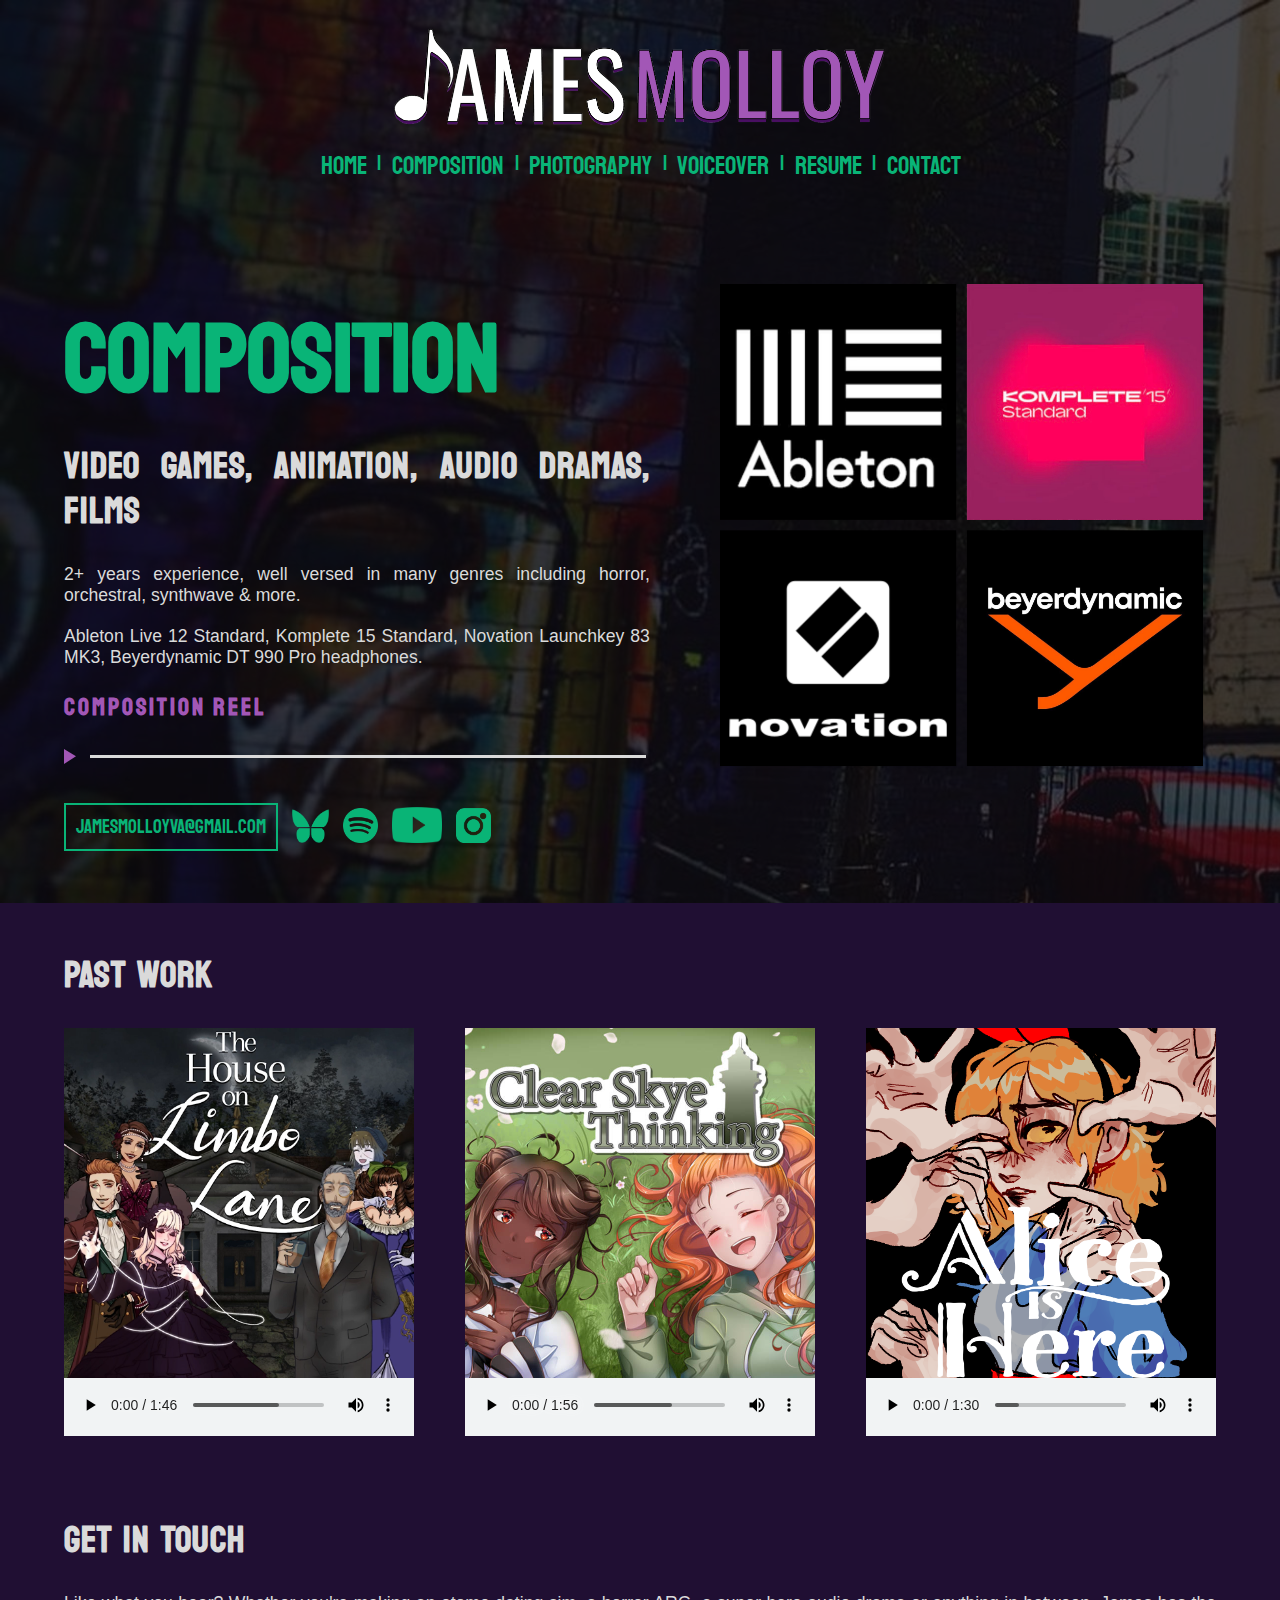
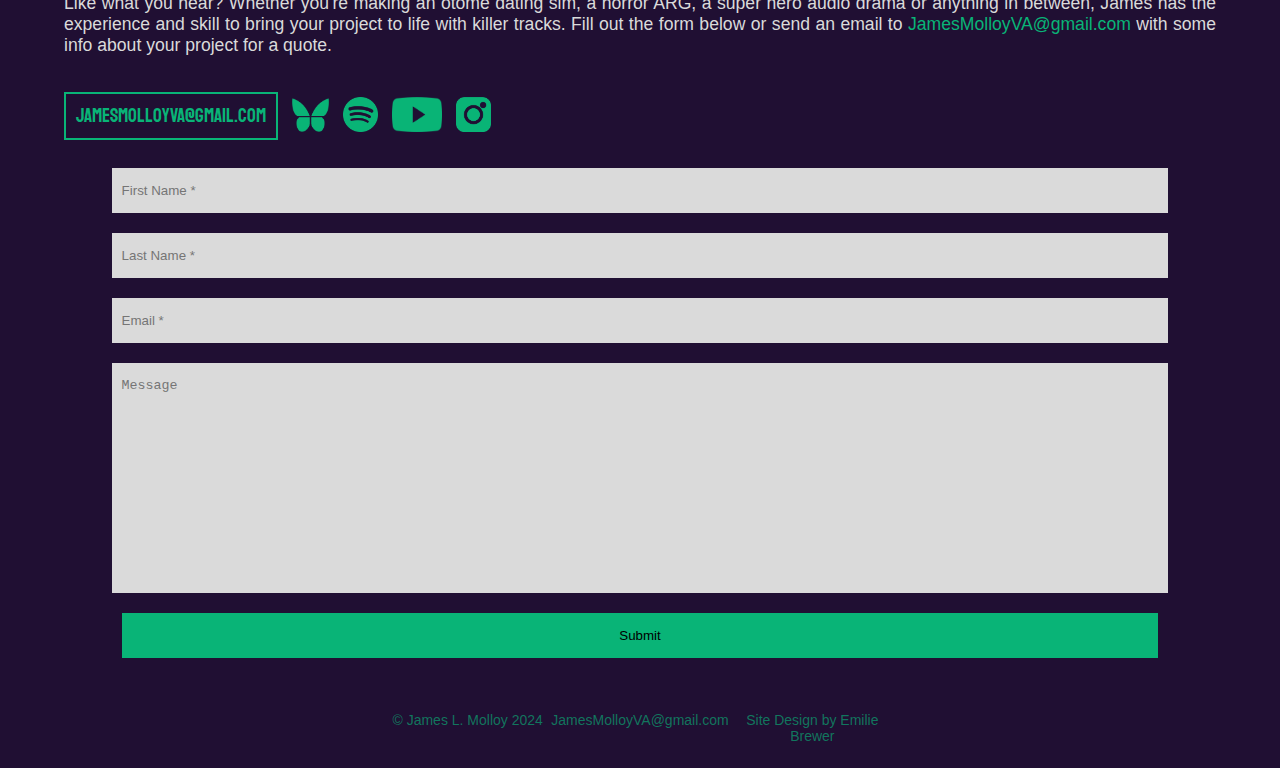
==== commit 47be7d69: "Update composition.html" ====
--- a/composition.html
+++ b/composition.html
@@ -187,14 +187,14 @@
 
       <div class="socials">
         <a class="email" href="mailto:jamesmolloyva@gmail.com">JamesMolloyVA@gmail.com</a>
-        <a href="https://twitter.com/JamesLMolloy" target="_blank"><img class="icon-header" id="twitter" alt="twitter logo" src="VOstuff/twitter.png"></a>
+        <a href="https://bsky.app/profile/jamesmolloy.bsky.social" target="_blank"><img class="icon-header" id="twitter" alt="twitter logo" src="VOstuff/butterfly.png"></a>
         <a href="https://open.spotify.com/artist/1CGUl8Gu87gFHwohejbDgG?si=XxJ4qo_CTJWVgW-dCyYvdw" target="_blank"><img class="icon-header" id="spotify" alt="spotify logo" src="VOstuff/spotify.png"></a>
         <a href="https://www.youtube.com/channel/UCk9SFCHFgxnnM8KkhNxiG-w" target="_blank"><img class="icon-header" id="youtube" alt="youtube logo" src="VOstuff/youtube.png"></a>
         <a href="https://www.instagram.com/killtoe" target="_blank"><img class="icon-header" id="instagram" alt="instagram logo" src="VOstuff/instagram1.png"></a>
         </div>
   
         <div class="mobile-socials">
-          <a href="https://twitter.com/JamesLMolloy" target="_blank"><img class="icon-header" id="twitter" alt="twitter logo" src="VOstuff/twitter.png"></a>
+          <a href="https://bsky.app/profile/jamesmolloy.bsky.social" target="_blank"><img class="icon-header" id="twitter" alt="twitter logo" src="VOstuff/butterfly.png"></a>
           <a href="https:///open.spotify.com/artist/1CGUl8Gu87gFHwohejbDgG?si=XxJ4qo_CTJWVgW-dCyYvdw" target="_blank"><img class="icon-header" id="spotify" alt="spotify logo" src="VOstuff/spotify.png"></a>
           <a href="https://www.youtube.com/channel/UCk9SFCHFgxnnM8KkhNxiG-w" target="_blank"><img class="icon-header" id="youtube" alt="youtube logo" src="VOstuff/youtube.png"></a>
           <a href="https://www.instagram.com/killtoe" target="_blank"><img class="icon-header" id="instagram" alt="instagram logo" src="VOstuff/instagram1.png"></a>
--- a/composition.css
+++ b/composition.css
@@ -144,7 +144,7 @@
   padding-inline-start: 10px;
   margin-bottom: -10px;
 }
-#twitter {width: 40px;}
+#twitter {width: 37px;}
 #instagram {width: 35px;}
 .socials {padding-top: 2%; user-select: none;}
 
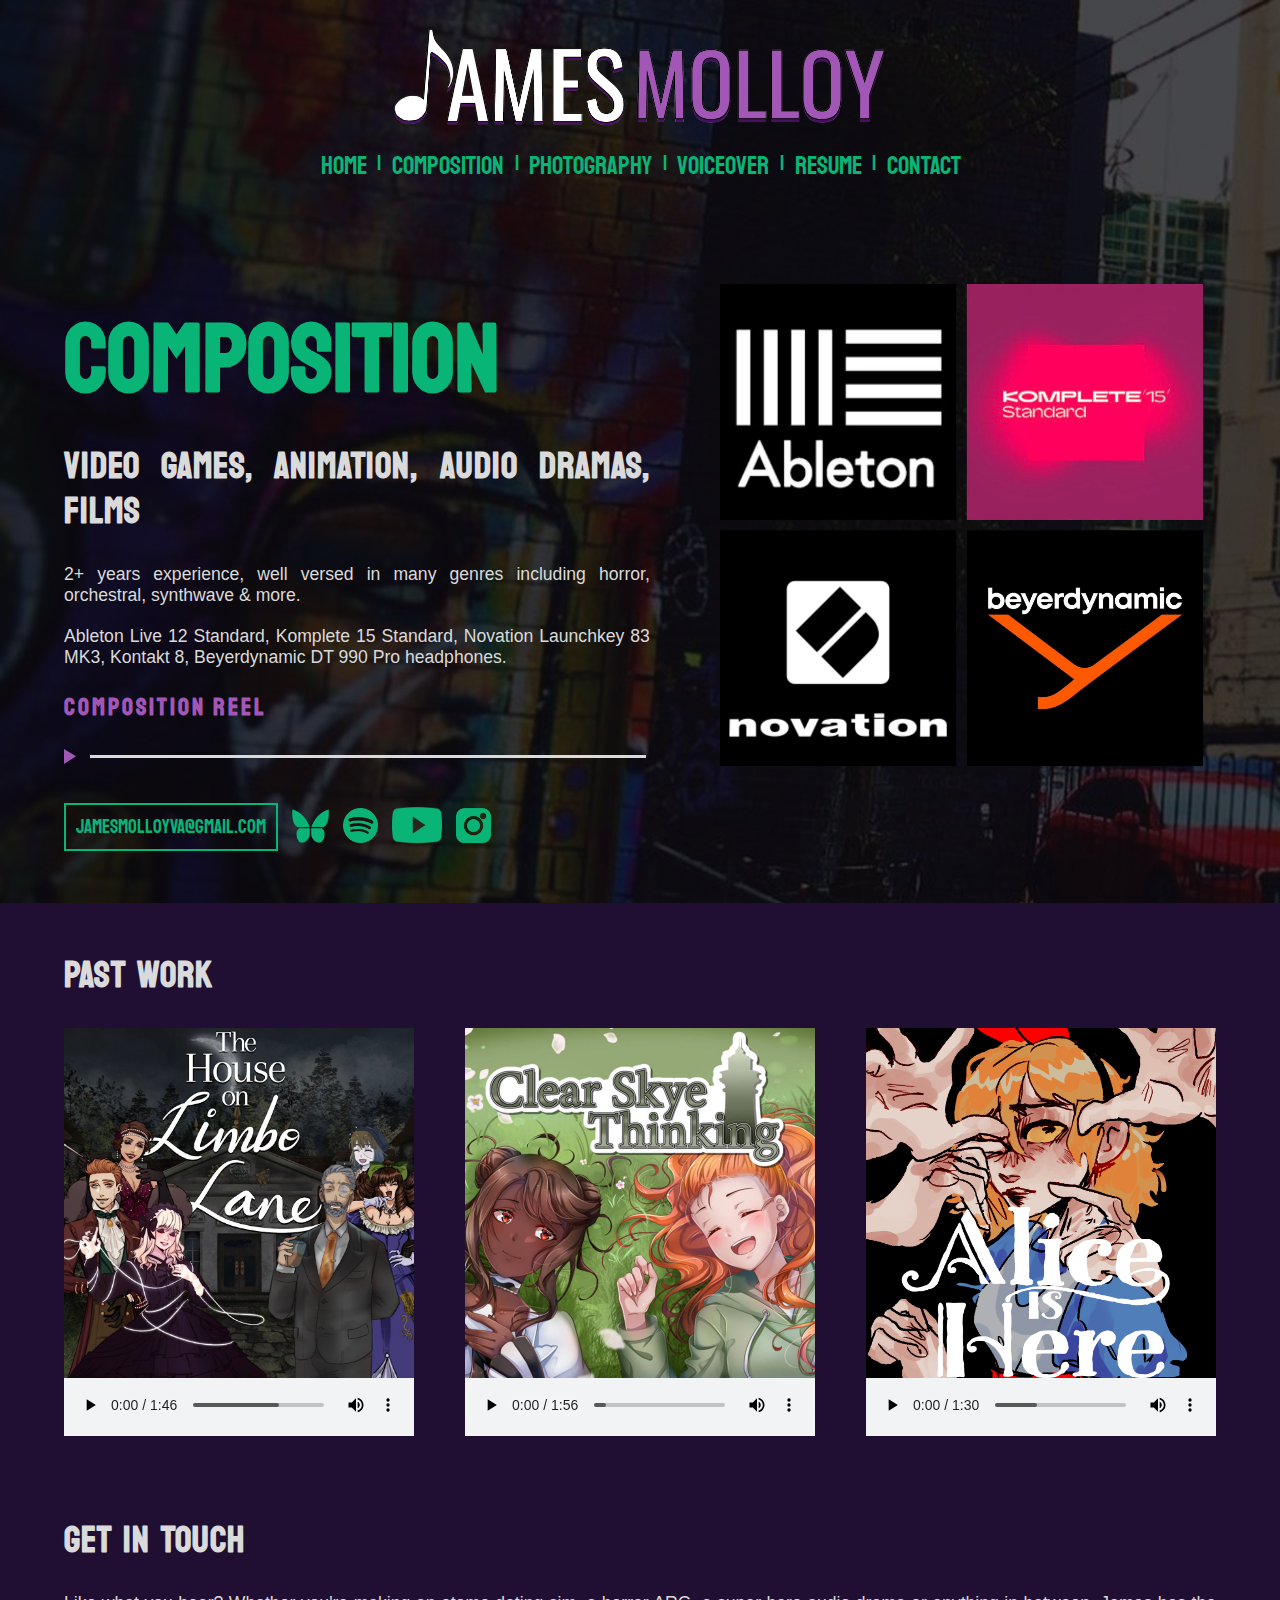
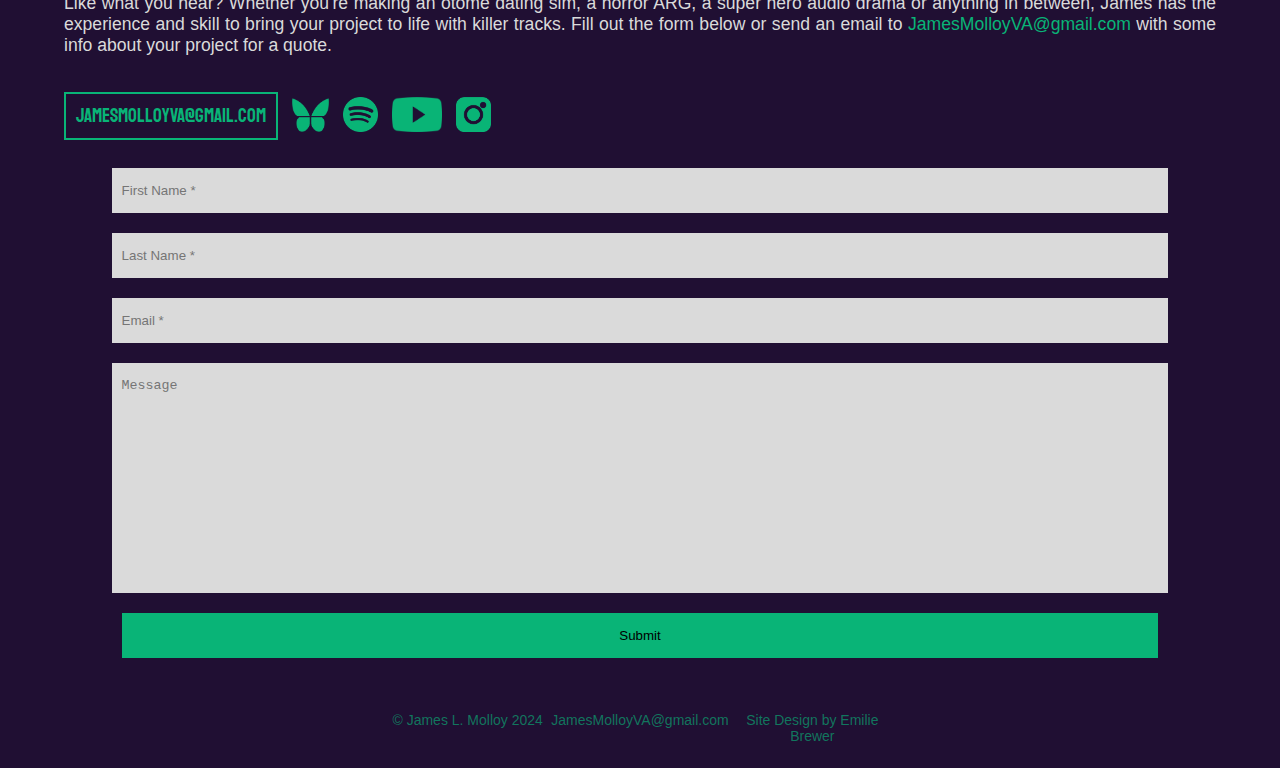
==== commit 635b6e9d: "Update composition.html" ====
--- a/composition.html
+++ b/composition.html
@@ -88,7 +88,7 @@
 
       <h2>Video Games, Animation, Audio Dramas, Films</h2>
       <p>2+ years experience, well versed in many genres including horror, orchestral, synthwave & more.</p>
-      <p>Ableton Live 12 Standard, Komplete 15 Standard, Novation Launchkey 83 MK3, Beyerdynamic DT 990 Pro headphones.</p>
+      <p>Ableton Live 12 Standard, Komplete 15 Standard, Novation Launchkey 83 MK3, Kontakt 8, Beyerdynamic DT 990 Pro headphones.</p>
       <h3>Composition Reel</h3>
 
       <div class="audio  js-audio">
